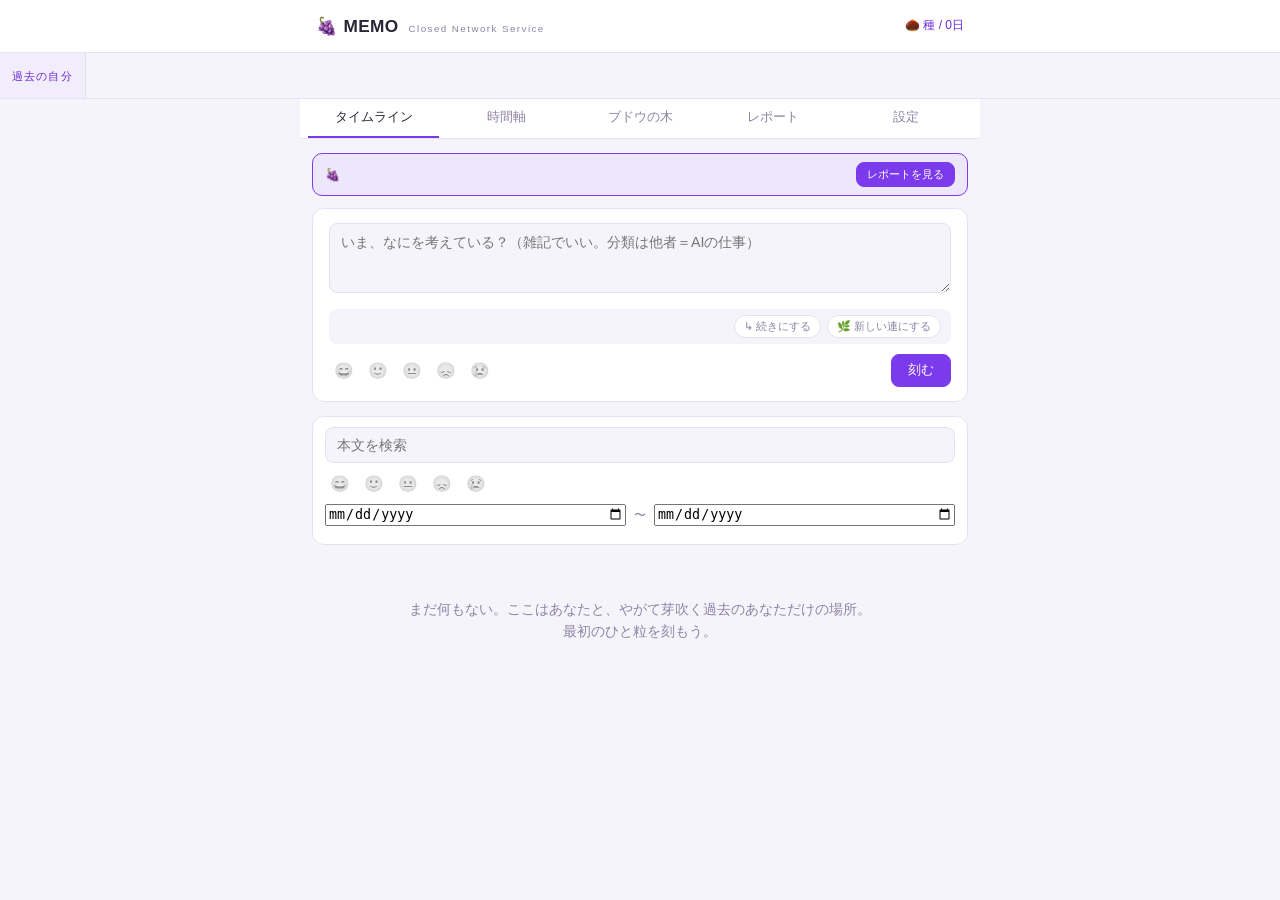
==== index.html @ 50c72966 "Merge pull request #20 from Dr-sakamoto/claude/next-tasks-v2-item-5-7smcsr タイムラインに検索・タグ絞り込み・ページングを追加" ====
<!DOCTYPE html>
<html lang="ja">
<head>
<meta charset="UTF-8">
<meta name="viewport" content="width=device-width, initial-scale=1.0, viewport-fit=cover">
<title>MEMO — 自分だけのCNS</title>
<link rel="stylesheet" href="css/style.css">
<link rel="icon" href="data:image/svg+xml,<svg xmlns='http://www.w3.org/2000/svg' viewBox='0 0 100 100'><text y='.9em' font-size='90'>🍇</text></svg>">

<link rel="manifest" href="manifest.webmanifest">
<meta name="theme-color" content="#ffffff">
<link rel="apple-touch-icon" href="icons/apple-touch-icon.png">
<meta name="apple-mobile-web-app-capable" content="yes">
<meta name="apple-mobile-web-app-status-bar-style" content="black-translucent">
<meta name="apple-mobile-web-app-title" content="MEMO">
</head>
<body>

<header class="app-header">
  <div class="header-inner">
    <h1 class="logo">🍇 MEMO <span class="logo-sub">Closed Network Service</span></h1>
    <div class="vine-badge" id="vineBadge" title="ブドウの木の成長段階"></div>
  </div>
</header>

<!-- 電光掲示板（発芽後に解禁） -->
<div class="ticker-wrap" id="tickerWrap" hidden>
  <div class="ticker-label">過去の自分</div>
  <div class="ticker-viewport">
    <div class="ticker-track" id="tickerTrack"></div>
  </div>
</div>
<div class="ticker-locked" id="tickerLocked" hidden>
  🌱 <span id="tickerLockedMsg"></span>
</div>

<nav class="tabs" id="tabs">
  <button class="tab active" data-view="timeline">タイムライン</button>
  <button class="tab" data-view="timeaxis">時間軸</button>
  <button class="tab" data-view="vine">ブドウの木</button>
  <button class="tab" data-view="report">レポート</button>
  <button class="tab" data-view="settings">設定</button>
</nav>

<main class="main">

  <!-- ===== タイムライン ===== -->
  <section class="view" id="view-timeline">
    <div class="pending-banner" id="pendingBanner" hidden>
      🍇 <span id="pendingBannerMsg"></span>
      <button class="btn small primary" id="pendingBannerGo">レポートを見る</button>
    </div>
    <div class="composer card">
      <textarea id="composerText" rows="3" placeholder="いま、なにを考えている？（雑記でいい。分類は他者＝AIの仕事）"></textarea>
      <div class="thread-hint" id="threadHint" hidden>
        <span class="thread-hint-icon" id="threadHintIcon"></span>
        <span id="threadHintText"></span>
        <div class="thread-toggle" id="threadToggle" role="group" aria-label="連の設定">
          <button type="button" class="thread-toggle-btn" data-mode="cont">↳ 続きにする</button>
          <button type="button" class="thread-toggle-btn" data-mode="break">🌿 新しい連にする</button>
        </div>
      </div>
      <div class="composer-footer">
        <div class="mood-picker" id="moodPicker" title="いまの気分（任意）"></div>
        <div class="composer-actions">
          <span class="char-count" id="charCount"></span>
          <button class="btn primary" id="postBtn">刻む</button>
        </div>
      </div>
    </div>
    <div class="feed-filter card" id="feedFilterBar">
      <div class="filter-row">
        <input type="text" id="filterText" placeholder="本文を検索">
        <button class="btn small" id="filterClearBtn" hidden>絞り込み解除</button>
      </div>
      <div class="filter-row">
        <div class="mood-picker" id="filterMoodPicker" title="気分で絞り込み（複数選択可）"></div>
      </div>
      <div class="filter-row">
        <input type="date" id="filterFrom">
        <span class="muted">〜</span>
        <input type="date" id="filterTo">
      </div>
      <div class="filter-tags" id="filterTagChips"></div>
      <p class="muted filter-count" id="filterCount" hidden></p>
    </div>
    <div class="feed" id="feed"></div>
  </section>

  <!-- ===== 時間軸 ===== -->
  <section class="view" id="view-timeaxis" hidden>
    <p class="view-desc">過去の自分と再会する。同じ季節・同じ日付の周辺に、あなたは何を刻んでいたか。</p>
    <div id="timeaxisBody"></div>
  </section>

  <!-- ===== ブドウの木 ===== -->
  <section class="view" id="view-vine" hidden>
    <div class="card vine-card">
      <div id="vineSvgWrap"></div>
      <div class="vine-info" id="vineInfo"></div>
    </div>
  </section>

  <!-- ===== レポート ===== -->
  <section class="view" id="view-report" hidden>
    <p class="view-desc">雑記はそのままに、AI＝唯一の他者が週・月の単位で構造的に解釈する。毎回同じ分析フォーマットで蓄積され、時間をまたいだ自己のメタ分析になる。</p>

    <div class="card">
      <h2>レポートを作成</h2>
      <div class="ai-controls">
        <select id="periodSelect"></select>
        <button class="btn primary" id="generateReportBtn">生成</button>
      </div>
      <p class="muted" id="generateHint"></p>
      <div id="generateStatus" class="ai-result"></div>
    </div>

    <div class="card" id="metaCard" hidden>
      <h2>メタ分析 — 他者の目が観測してきた自分</h2>
      <div id="metaChart"></div>
      <div id="metaFollowThrough"></div>
      <div id="metaThemes"></div>
    </div>

    <div class="card" id="moodGapCard" hidden>
      <h2>自己認識のズレ — 自己申告 vs 他者観測</h2>
      <div id="moodGapChart"></div>
      <div id="moodGapNote"></div>
    </div>

    <div id="reportList"></div>

    <div class="card">
      <h2>ローカル統計（直近30日）</h2>
      <div id="moodChart"></div>
      <div id="localStats"></div>
    </div>
  </section>

  <!-- ===== 設定 ===== -->
  <section class="view" id="view-settings" hidden>
    <div class="card">
      <h2>AI設定</h2>
      <p class="muted">APIキーはこのブラウザのlocalStorageにのみ保存され、選択したプロバイダのAPI以外には送信されません。共有PCでは登録しないでください。</p>
      <label class="field">
        <span>プロバイダ</span>
        <select id="providerSelect">
          <option value="anthropic">Claude（Anthropic）</option>
          <option value="gemini">Gemini（Google）— 低コスト</option>
        </select>
      </label>
      <div id="anthropicFields">
        <label class="field">
          <span>Anthropic APIキー</span>
          <input type="password" id="anthropicKeyInput" placeholder="sk-ant-...">
        </label>
        <label class="field">
          <span>モデル</span>
          <select id="anthropicModelSelect"></select>
        </label>
      </div>
      <div id="geminiFields" hidden>
        <label class="field">
          <span>Gemini APIキー（Google AI Studioで取得）</span>
          <input type="password" id="geminiKeyInput" placeholder="AIza...">
        </label>
        <label class="field">
          <span>モデル</span>
          <select id="geminiModelSelect"></select>
        </label>
      </div>
      <label class="field checkbox">
        <input type="checkbox" id="aiAutoReply">
        <span>ポストにAIがときどき返信する（デフォルトOFF推奨。AIの基本の出番は週次レポート）</span>
      </label>
      <hr>
      <p class="muted">レポート生成ワークフロー。無造作な雑記を「小さく分けて抽出→統合」する多段解析で高精度化します。Geminiの無料枠でも完走できるよう、API呼び出しは自動で間隔調整＆レート超過時に自動リトライします。</p>
      <label class="field">
        <span>生成モード</span>
        <select id="reportWorkflowSelect">
          <option value="auto">自動（長い期間だけ多段解析・推奨）</option>
          <option value="force">常に多段解析（最高精度・API回数は増える）</option>
          <option value="single">常に一括（API 1回・無料枠を最大限節約）</option>
        </select>
      </label>
      <label class="field">
        <span>APIレート上限（毎分 / 無料枠対策）</span>
        <input type="number" id="freeTierRpmInput" min="1" max="60" step="1" placeholder="10">
      </label>
      <button class="btn primary" id="saveSettingsBtn">保存</button>
      <span id="settingsSaved" class="muted"></span>
    </div>
    <div class="card">
      <h2>☁️ クラウド同期（スマホ⇔パソコン）</h2>
      <p class="muted">接続先はあらかじめ設定済みです。両方の端末で<b>同じアカウントでログイン</b>すれば、書いた内容が自動でもう一方にも反映されます。<b>AIキーなどの設定は同期されません（端末ごとに保持）。</b> 自分のSupabaseに切り替えたい場合は下の「接続先の設定」で上書きできます（手順は <code>docs/supabase-setup.sql</code>）。</p>

      <!-- 接続先の設定 -->
      <details class="report-details" id="syncConfigDetails">
        <summary>接続先の設定（変更する場合のみ・通常は不要）</summary>
        <label class="field">
          <span>Supabase プロジェクトURL</span>
          <input type="text" id="syncUrlInput" placeholder="https://xxxx.supabase.co">
        </label>
        <label class="field">
          <span>公開キー（anon / publishable key）</span>
          <input type="password" id="syncAnonInput" placeholder="eyJhbGci... または sb_publishable_...">
        </label>
        <button class="btn" id="syncConfigSaveBtn">接続先を保存</button>
        <span id="syncConfigMsg" class="muted"></span>
      </details>

      <!-- ログイン（未ログイン時） -->
      <div id="syncAuthBox" hidden>
        <label class="field">
          <span>メールアドレス</span>
          <input type="email" id="syncEmailInput" placeholder="you@example.com" autocomplete="username">
        </label>
        <label class="field">
          <span>パスワード</span>
          <input type="password" id="syncPasswordInput" placeholder="8文字以上" autocomplete="current-password">
        </label>
        <div class="row-gap">
          <button class="btn primary" id="syncLoginBtn">ログイン</button>
          <button class="btn" id="syncSignupBtn">新規登録</button>
        </div>
        <span id="syncAuthMsg" class="muted"></span>
      </div>

      <!-- 同期状態（ログイン時） -->
      <div id="syncStatusBox" hidden>
        <p class="sync-status"><span class="sync-dot" id="syncDot"></span><span id="syncStatusText"></span></p>
        <label class="field checkbox">
          <input type="checkbox" id="syncAutoToggle">
          <span>自動同期（起動時・変更時・画面復帰時に同期）</span>
        </label>
        <div class="row-gap">
          <button class="btn primary" id="syncNowBtn">今すぐ同期</button>
          <button class="btn" id="syncLogoutBtn">ログアウト</button>
        </div>
        <p class="muted" id="syncNote"></p>
      </div>
    </div>

    <div class="card">
      <h2>データ</h2>
      <p class="muted">すべてのデータ（雑記＋レポート）はこのブラウザに保存されています。バックアップと引っ越しはここから。レポートは固定スキーマのJSONなので、他のツールやAIにもそのまま渡せます。</p>
      <div class="row-gap">
        <button class="btn" id="exportBtn">エクスポート（JSON）</button>
        <button class="btn" id="shareExportBtn" hidden>共有でエクスポート</button>
        <button class="btn" id="copyExportBtn">クリップボードにコピー</button>
        <label class="btn file-btn">インポート<input type="file" id="importFile" accept="application/json" hidden></label>
      </div>
      <span id="dataActionMsg" class="muted"></span>
      <details class="report-details">
        <summary>貼り付けてインポート（スマホ向け）</summary>
        <textarea id="importPasteArea" rows="6" placeholder="ここにバックアップJSONを貼り付け"></textarea>
        <div class="row-gap" style="margin-top:8px">
          <button class="btn" id="importPasteBtn">貼り付けた内容をインポート</button>
        </div>
      </details>
      <hr>
      <button class="btn danger" id="wipeBtn">全データを削除</button>
    </div>
  </section>

</main>

<!-- 引用モーダル -->
<div class="modal-backdrop" id="quoteModal" hidden>
  <div class="modal card">
    <h3>引用して刻む（接ぎ木）</h3>
    <blockquote id="quoteTarget"></blockquote>
    <button class="btn small" id="quoteViewThreadBtn">🧵 その時の連を見る</button>
    <textarea id="quoteText" rows="3" placeholder="過去の自分に、いまの自分は何を重ねる？"></textarea>
    <div class="modal-actions">
      <button class="btn" id="quoteCancelBtn">やめる</button>
      <button class="btn primary" id="quoteSubmitBtn">刻む</button>
    </div>
  </div>
</div>

<script type="module" src="js/app.js"></script>
</body>
</html>
---- css/style.css ----
:root {
  --bg: #ffffff;
  --bg-soft: #f6f4fb;
  --card: #ffffff;
  --card-2: #f1edfa;
  --line: #e6e1f2;
  --text: #2a2438;
  --muted: #8d84a3;
  --accent: #7c3aed;
  --accent-soft: #ede7fc;
  --grape: #6d28d9;
  --leaf: #3f9350;
  --danger: #dc2626;
  --mood-p2: #c98a1f;
  --mood-p1: #8a9536;
  --mood-0: #8d84a3;
  --mood-m1: #3f78c2;
  --mood-m2: #6d4bc4;
  font-size: 15px;
}

* { box-sizing: border-box; }

body {
  margin: 0;
  min-height: 100vh;
  min-height: 100dvh;
  background: var(--bg-soft);   /* 薄く色を敷き、白いカードを浮かせて視認性を上げる */
  color: var(--text);
  font-family: "Hiragino Sans", "Hiragino Kaku Gothic ProN", "Noto Sans JP", Meiryo, sans-serif;
  line-height: 1.65;
}

/* ---------- header ---------- */
.app-header {
  background: var(--bg);
  border-bottom: 1px solid var(--line);
  position: sticky;
  top: 0;
  z-index: 20;
}
.header-inner {
  max-width: 680px;
  margin: 0 auto;
  padding: 12px 16px;
  display: flex;
  align-items: center;
  justify-content: space-between;
}
.logo { font-size: 1.15rem; margin: 0; letter-spacing: .02em; }
.logo-sub { font-size: .65rem; color: var(--muted); font-weight: normal; margin-left: .5em; letter-spacing: .15em; }
.vine-badge { font-size: .8rem; color: var(--grape); white-space: nowrap; }

/* ---------- ticker ---------- */
.ticker-wrap {
  display: flex;
  align-items: stretch;
  background: var(--bg-soft);
  border-bottom: 1px solid var(--line);
  height: 46px;
  overflow: hidden;
}
.ticker-label {
  flex: none;
  display: flex;
  align-items: center;
  padding: 0 12px;
  font-size: .75rem;
  color: var(--grape);
  background: var(--card-2);
  border-right: 1px solid var(--line);
  letter-spacing: .1em;
  white-space: nowrap;
}
.ticker-viewport { flex: 1; overflow: hidden; position: relative; }
.ticker-track {
  position: absolute;
  display: flex;
  align-items: center;
  height: 100%;
  white-space: nowrap;
  will-change: transform;
  animation: ticker-scroll linear infinite;
}
@keyframes ticker-scroll {
  from { transform: translateX(0); }
  to   { transform: translateX(-50%); }
}
.ticker-item {
  color: var(--text);
  font-size: .95rem;
  padding: 0 2.5em;
  cursor: pointer;
}
.ticker-item .t-when { color: var(--muted); font-size: .78rem; margin-right: .6em; }
.ticker-item:hover { color: var(--accent); }
.ticker-locked {
  background: var(--bg-soft);
  border-bottom: 1px solid var(--line);
  color: var(--muted);
  font-size: .75rem;
  text-align: center;
  padding: 6px 12px;
}

/* ---------- tabs ---------- */
.tabs {
  display: flex;
  max-width: 680px;
  margin: 0 auto;
  padding: 0 8px;
  gap: 2px;
  position: sticky;
  top: 53px;
  background: var(--bg);
  z-index: 15;
  border-bottom: 1px solid var(--line);
}
.tab {
  flex: 1;
  background: none;
  border: none;
  color: var(--muted);
  padding: 10px 4px;
  font-size: .85rem;
  cursor: pointer;
  border-bottom: 2px solid transparent;
}
.tab.active { color: var(--text); border-bottom-color: var(--accent); }
.tab:hover { color: var(--text); }

/* ---------- layout ---------- */
.main { max-width: 680px; margin: 0 auto; padding: 14px 12px 80px; }
.view-desc { color: var(--muted); font-size: .85rem; margin: 4px 4px 14px; }

.card {
  background: var(--card);
  border: 1.75px solid var(--line);
  border-radius: 12px;
  padding: 14px 16px;
  margin-bottom: 14px;
}
.card h2 { font-size: .95rem; margin: 0 0 10px; color: var(--grape); }

.muted { color: var(--muted); font-size: .82rem; }
.row-gap { display: flex; gap: 10px; flex-wrap: wrap; }
hr { border: none; border-top: 1px solid var(--line); margin: 14px 0; }

/* ---------- buttons / forms ---------- */
.btn {
  background: var(--card-2);
  color: var(--text);
  border: 1px solid var(--line);
  border-radius: 8px;
  padding: 7px 16px;
  font-size: .85rem;
  cursor: pointer;
}
.btn:hover { border-color: var(--accent); }
.btn.primary { background: var(--accent); border-color: var(--accent); color: #fff; }
.btn.primary:hover { filter: brightness(1.1); }
.btn.danger { border-color: var(--danger); color: var(--danger); background: none; }
.btn:disabled { opacity: .5; cursor: default; }
.file-btn { display: inline-block; }

textarea, input[type="password"], input[type="text"], select {
  width: 100%;
  background: var(--bg-soft);
  border: 1px solid var(--line);
  border-radius: 8px;
  color: var(--text);
  padding: 9px 11px;
  font-size: .95rem;
  font-family: inherit;
}
textarea:focus, input:focus, select:focus { outline: none; border-color: var(--accent); }
.field { display: block; margin-bottom: 12px; }
.field > span { display: block; font-size: .8rem; color: var(--muted); margin-bottom: 4px; }
.field.checkbox { display: flex; align-items: center; gap: 8px; }
.field.checkbox input { width: auto; }
.field.checkbox span { margin: 0; font-size: .85rem; color: var(--text); }

/* ---------- composer ---------- */
.composer textarea { resize: vertical; min-height: 70px; }
.composer-kinds { display: flex; gap: 6px; margin-bottom: 10px; flex-wrap: wrap; }
.kind-chip {
  border: 1px solid var(--line);
  background: none;
  color: var(--muted);
  border-radius: 999px;
  padding: 3px 12px;
  font-size: .78rem;
  cursor: pointer;
}
.kind-chip.active { background: var(--accent-soft); border-color: var(--accent); color: var(--text); }
.composer-footer { display: flex; justify-content: space-between; align-items: center; margin-top: 10px; }
.composer-actions { display: flex; align-items: center; gap: 10px; }
.char-count { color: var(--muted); font-size: .75rem; }

.mood-picker { display: flex; gap: 4px; }
.mood-btn {
  background: none;
  border: 1px solid transparent;
  font-size: 1.05rem;
  cursor: pointer;
  border-radius: 6px;
  padding: 2px 4px;
  filter: grayscale(1) opacity(.55);
}
.mood-btn.active { filter: none; border-color: var(--accent); background: var(--accent-soft); }

/* ---------- feed / posts ---------- */
.post {
  background: var(--card);
  border: 1.75px solid var(--line);
  border-radius: 12px;
  padding: 12px 14px;
  margin-bottom: 10px;
}
.post-head { display: flex; align-items: center; gap: 8px; font-size: .75rem; color: var(--muted); flex-wrap: wrap; }
.post-kind {
  border-radius: 999px;
  padding: 1px 9px;
  font-size: .7rem;
  background: var(--accent-soft);
  color: var(--grape);
}
/* ===== 連（スレッド）＝「同じ一息」のまとまり =====
   連に属する投稿は、間を空けずにピタッと束ね、1つのカード（.thread）に包む。
   投稿どうしの継ぎ目は薄い区切り線だけにして「1つのまとまり」に見せ、
   その線の端に小さなハサミを置いて、そこから連を断ち切れるようにする。 */
.thread {
  background: var(--card);
  border: 1.75px solid var(--line);
  border-radius: 12px;
  margin-bottom: 10px;
  overflow: hidden;
}
/* 連の中の各投稿は、枠・角丸・余白を外して親カードに密着させる */
.thread .post.thread-item {
  border: none;
  border-radius: 0;
  background: transparent;
  margin: 0;
}
/* 続き（連の先頭＝最古以外）を示す控えめな矢印。色は変えず muted のまま */
.thread-mark { color: var(--muted); font-weight: 700; margin-right: 2px; }

/* 投稿どうしの継ぎ目：薄い区切り線。高さを持たず密着を保つ。線の端に小さなハサミ */
.thread-seam {
  position: relative;
  height: 1px;
  margin: 0 14px;
  background: var(--line);
}
.thread-cut-btn {
  position: absolute;
  right: 0;
  top: 50%;
  transform: translateY(-50%);
  z-index: 2;
  display: inline-flex;
  align-items: center;
  justify-content: center;
  width: 24px;
  height: 24px;
  padding: 0;
  background: var(--card);
  border: 1px solid var(--line);
  border-radius: 50%;
  color: var(--muted);
  font-size: .72rem;
  line-height: 1;
  cursor: pointer;
  opacity: .5;
  box-shadow: 0 1px 3px rgba(42, 36, 56, .1);
  transition: opacity .12s, color .12s, background .12s, border-color .12s;
}
.thread-cut-btn:hover, .thread-cut-btn:focus-visible {
  opacity: 1;
  color: #fff;
  background: var(--danger);
  border-color: var(--danger);
}
/* ハサミにホバー中は、切られる継ぎ目の線を赤い破線で予告する */
.thread-seam:has(.thread-cut-btn:hover),
.thread-seam:has(.thread-cut-btn:focus-visible) {
  background: repeating-linear-gradient(90deg, var(--danger) 0 5px, transparent 5px 10px);
}

/* コンポーザーの連ヒント（続きになる／新しい連にする） */
.thread-hint {
  display: flex;
  align-items: center;
  flex-wrap: wrap;
  gap: 8px 10px;
  margin-top: 8px;
  padding: 6px 10px;
  background: var(--bg-soft);
  border-radius: 8px;
  font-size: .78rem;
  color: var(--muted);
}
.thread-hint-icon { font-size: .9rem; }
.thread-toggle { display: flex; gap: 6px; margin-left: auto; }
.thread-toggle-btn {
  background: var(--card);
  border: 1px solid var(--line);
  color: var(--muted);
  font-size: .74rem;
  padding: 3px 9px;
  border-radius: 999px;
  cursor: pointer;
}
.thread-toggle-btn.active {
  background: var(--accent);
  border-color: var(--accent);
  color: #fff;
}
.post-body { margin: 8px 0 6px; white-space: pre-wrap; word-break: break-word; }
.post-body .tag { color: var(--accent); }
.tag[data-tag] { cursor: pointer; }
.tag[data-tag]:hover { text-decoration: underline; }
.post blockquote, .modal blockquote {
  border-left: 3px solid var(--accent-soft);
  background: var(--bg-soft);
  margin: 8px 0;
  padding: 8px 12px;
  border-radius: 0 8px 8px 0;
  font-size: .85rem;
  color: var(--grape);
}
.post blockquote .q-meta { font-size: .7rem; color: var(--muted); display: block; margin-bottom: 3px; }
.repost-note { font-size: .75rem; color: var(--leaf); margin-bottom: 4px; }
.post-actions { display: flex; gap: 14px; margin-top: 8px; }
.pa-btn {
  background: none;
  border: none;
  color: var(--muted);
  font-size: .78rem;
  cursor: pointer;
  padding: 2px 6px;
  border-radius: 6px;
}
.pa-btn:hover { color: var(--text); background: var(--card-2); }
.pa-btn.danger:hover { color: var(--danger); }
.post-mood { font-size: .9rem; }

.ai-reply {
  margin-top: 10px;
  border-top: 1px dashed var(--line);
  padding-top: 8px;
  font-size: .85rem;
  color: var(--grape);
  display: flex;
  gap: 8px;
}
.ai-reply .ai-icon { flex: none; }

.feed-empty { text-align: center; color: var(--muted); padding: 40px 10px; font-size: .9rem; }

/* ---------- 絞り込みバー ---------- */
.feed-filter { padding: 10px 12px; }
.filter-row { display: flex; gap: 8px; align-items: center; margin-bottom: 8px; flex-wrap: wrap; }
.filter-row:last-of-type { margin-bottom: 0; }
.filter-row input[type="text"] { flex: 1; min-width: 0; }
.filter-row input[type="date"] { flex: 1; min-width: 0; }
.filter-tags { display: flex; gap: 6px; flex-wrap: wrap; margin-top: 6px; }
.tag-chip {
  border: 1px solid var(--line);
  background: none;
  color: var(--muted);
  border-radius: 999px;
  padding: 3px 10px;
  font-size: .78rem;
  cursor: pointer;
}
.tag-chip.active { background: var(--accent-soft); border-color: var(--accent); color: var(--text); }
.tag-count { color: var(--muted); font-size: .7rem; }
.filter-count { margin: 8px 2px 0; }
.btn.small { padding: 5px 10px; font-size: .78rem; }
.load-more-btn { display: block; width: 100%; margin-top: 4px; }

/* ---------- timeaxis ---------- */
.axis-section h3 {
  font-size: .9rem;
  color: var(--grape);
  margin: 20px 4px 8px;
  display: flex;
  align-items: baseline;
  gap: 10px;
}
.axis-section h3 .axis-date { color: var(--muted); font-size: .75rem; font-weight: normal; }
.axis-empty { color: var(--muted); font-size: .8rem; margin: 0 4px 4px; }

/* ---------- vine ---------- */
.vine-card { text-align: center; }
#vineSvgWrap svg { max-width: 100%; height: auto; }
.vine-info { text-align: left; margin-top: 10px; }
.vine-stage-name { font-size: 1.1rem; color: var(--grape); }
.vine-progress-bar {
  height: 8px;
  background: var(--bg-soft);
  border-radius: 999px;
  overflow: hidden;
  margin: 8px 0;
}
.vine-progress-fill { height: 100%; background: linear-gradient(90deg, var(--leaf), var(--grape)); }
.vine-stats { display: flex; flex-wrap: wrap; gap: 10px 22px; margin-top: 10px; font-size: .82rem; color: var(--muted); }
.vine-stats b { color: var(--text); }

/* ---------- analysis ---------- */
#moodChart svg { width: 100%; height: auto; }
.stat-line { font-size: .85rem; margin: 4px 0; }
.stat-line b { color: var(--grape); }
.ai-controls { display: flex; gap: 10px; margin: 10px 0; }
.ai-controls select { width: auto; }
.ai-result {
  white-space: pre-wrap;
  font-size: .88rem;
  background: var(--bg-soft);
  border-radius: 8px;
  padding: 0;
  max-height: 60vh;
  overflow-y: auto;
}
.ai-result:not(:empty) { padding: 12px 14px; margin-top: 8px; }
.spin { display: inline-block; animation: spin 1s linear infinite; }
@keyframes spin { to { transform: rotate(360deg); } }

/* ---- ティッカーから引用→連ジャンプしたときのハイライト ---- */
.thread-highlight {
  animation: thread-highlight-pulse 2s ease;
}
@keyframes thread-highlight-pulse {
  0% { box-shadow: 0 0 0 3px var(--accent); }
  100% { box-shadow: 0 0 0 3px transparent; }
}

/* ---------- modal ---------- */
.modal-backdrop[hidden] { display: none; }
.modal-backdrop {
  position: fixed;
  inset: 0;
  background: rgba(0,0,0,.6);
  display: flex;
  align-items: center;
  justify-content: center;
  z-index: 50;
  padding: 16px;
}
.modal { width: 100%; max-width: 520px; }
.modal h3 { margin-top: 0; font-size: .95rem; color: var(--grape); }
.modal-actions { display: flex; justify-content: flex-end; gap: 10px; margin-top: 10px; }

/* ---------- pending banner ---------- */
.pending-banner {
  display: flex;
  align-items: center;
  gap: 8px;
  background: var(--accent-soft);
  border: 1px solid var(--accent);
  border-radius: 10px;
  padding: 8px 12px;
  margin-bottom: 12px;
  font-size: .82rem;
}
.pending-banner span { flex: 1; }
.btn.small { padding: 4px 10px; font-size: .75rem; white-space: nowrap; }

/* ---------- report ---------- */
.report-card { border-color: var(--accent-soft); }
/* ロールアップ（四半期・年次）は週・月の一次観測とは階層が違うので視覚的に区別する */
.report-card-rollup { border-color: var(--grape); border-width: 2px; }
.report-head {
  display: flex;
  justify-content: space-between;
  align-items: baseline;
  gap: 10px;
  flex-wrap: wrap;
  margin-bottom: 8px;
}
.report-period { color: var(--grape); font-size: .9rem; font-weight: bold; }
.report-mood { color: var(--muted); font-size: .8rem; }
.report-letter { white-space: pre-wrap; font-size: .9rem; }

/* 前回の一手の追跡と持ち越し宿題（schemaVersion 2〜）。畳まずに手紙と同じ階層で見せる */
.report-followup {
  display: flex;
  align-items: baseline;
  gap: 8px;
  flex-wrap: wrap;
  margin-bottom: 10px;
  padding: 6px 10px;
  background: var(--bg-soft);
  border: 1px solid var(--line);
  border-radius: 10px;
}
.fu-badge { font-size: .78rem; font-weight: bold; white-space: nowrap; }
.fu-done { color: var(--leaf); }
.fu-partial { color: var(--mood-p2); }
.fu-notdone { color: var(--danger); }
.fu-unknown { color: var(--muted); }
.fu-evidence { font-size: .8rem; color: var(--muted); flex: 1; min-width: 0; }
.report-loops {
  margin-top: 10px;
  padding: 8px 10px;
  background: var(--card-2);
  border-radius: 10px;
}
.loops-head { font-size: .78rem; font-weight: bold; color: var(--grape); margin-bottom: 4px; }
.loops-list { margin: 0; padding-left: 18px; font-size: .82rem; }
.loops-list li { margin: 3px 0; }
.loop-label { font-weight: bold; }
.loop-note { color: var(--muted); margin-left: 6px; font-size: .78rem; }
.follow-rate { font-size: 1.4rem; font-weight: bold; color: var(--grape); margin: 2px 0 6px; }

/* 盲点への応答（一方通行にしない装置）。手紙と同じ階層に置き、details に畳まない */
.report-blindspot {
  margin: 10px 0;
  padding: 8px 10px;
  background: var(--bg-soft);
  border-left: 3px solid var(--grape);
  border-radius: 4px 10px 10px 4px;
}
.report-blindspot h4 { font-size: .8rem; color: var(--grape); margin: 8px 0 4px; }
.report-blindspot h4:first-child { margin-top: 0; }
.report-blindspot > p { margin: 4px 0; font-size: .88rem; }
.blindspot-feedback { margin-top: 8px; }
.fb-buttons { display: flex; gap: 6px; flex-wrap: wrap; }
.fb-btn {
  background: var(--card-2);
  border: 1px solid var(--line);
  color: var(--text);
  font-size: .78rem;
  cursor: pointer;
  padding: 4px 10px;
  border-radius: 999px;
}
.fb-btn:hover { border-color: var(--grape); }
.fb-btn.active { background: var(--grape); border-color: var(--grape); color: #fff; }
.fb-note {
  width: 100%;
  margin-top: 6px;
  font-size: .82rem;
  padding: 6px 8px;
  border-radius: 8px;
  border: 1px solid var(--line);
  background: var(--card);
  color: var(--text);
  resize: vertical;
}
.fb-existing { font-size: .82rem; margin: 6px 0 0; }
.mood-gap-warn { font-size: .85rem; color: var(--grape); font-weight: bold; margin: 6px 0 0; }
.report-details { margin-top: 10px; border-top: 1px dashed var(--line); padding-top: 8px; }
.report-details summary { cursor: pointer; color: var(--muted); font-size: .8rem; }
.report-details summary:hover { color: var(--text); }
.report-details h4 { font-size: .8rem; color: var(--grape); margin: 12px 0 4px; }
.report-details p { margin: 4px 0; font-size: .85rem; }
.report-meta { display: flex; align-items: center; gap: 10px; flex-wrap: wrap; }
.theme-row { margin: 6px 0; font-size: .85rem; }
.theme-name { font-weight: bold; }
.theme-weight { color: var(--grape); font-size: .75rem; margin-left: 8px; }
.theme-summary { color: var(--muted); font-size: .8rem; }
.emotion-chip {
  display: inline-block;
  background: var(--bg-soft);
  border: 1px solid var(--line);
  border-radius: 999px;
  padding: 2px 10px;
  font-size: .78rem;
  margin: 2px 2px 2px 0;
}
#metaChart svg { width: 100%; height: auto; }

@media (max-width: 480px) {
  :root { font-size: 14px; }

  /* ---- bottom navigation ---- */
  .tabs {
    position: fixed;
    top: auto;
    bottom: 0;
    left: 0;
    right: 0;
    max-width: none;
    margin: 0;
    padding: 4px 4px calc(4px + env(safe-area-inset-bottom));
    background: var(--bg-soft);
    border-top: 1px solid var(--line);
    border-bottom: none;
    box-shadow: 0 -1px 6px rgba(0,0,0,.05);
    z-index: 30;
  }
  .tab {
    display: flex;
    align-items: center;
    justify-content: center;
    min-height: 44px;
    padding: 8px 2px;
    font-size: .72rem;
    white-space: nowrap;
  }
  .main {
    padding-bottom: calc(72px + env(safe-area-inset-bottom));
  }

  /* ---- avoid iOS auto-zoom on form focus ---- */
  textarea, input[type="password"], input[type="text"], select {
    font-size: 16px;
  }

  /* ---- quote modal as bottom sheet ---- */
  .modal-backdrop {
    align-items: flex-end;
    padding: 0;
  }
  .modal {
    width: 100%;
    max-width: none;
    max-height: 90dvh;
    max-height: 90vh;
    overflow-y: auto;
    border-radius: 16px 16px 0 0;
    padding-bottom: calc(16px + env(safe-area-inset-bottom));
  }

  /* ---- wider tap targets for post actions ---- */
  .post-actions { gap: 2px; }
  .pa-btn {
    flex: 1;
    min-height: 44px;
    padding: 10px 4px;
    text-align: center;
  }
}

/* ---- クラウド同期 ---- */
.sync-status {
  display: flex;
  align-items: center;
  gap: 8px;
  margin: 4px 0 10px;
  font-size: 14px;
}
.sync-dot {
  width: 9px;
  height: 9px;
  border-radius: 50%;
  background: var(--muted);
  flex: none;
}
.sync-dot.ok { background: var(--leaf); }
.sync-dot.error { background: var(--danger); }
.sync-dot.syncing {
  background: var(--accent);
  animation: sync-pulse 1s ease-in-out infinite;
}
@keyframes sync-pulse {
  0%, 100% { opacity: 1; }
  50% { opacity: 0.3; }
}
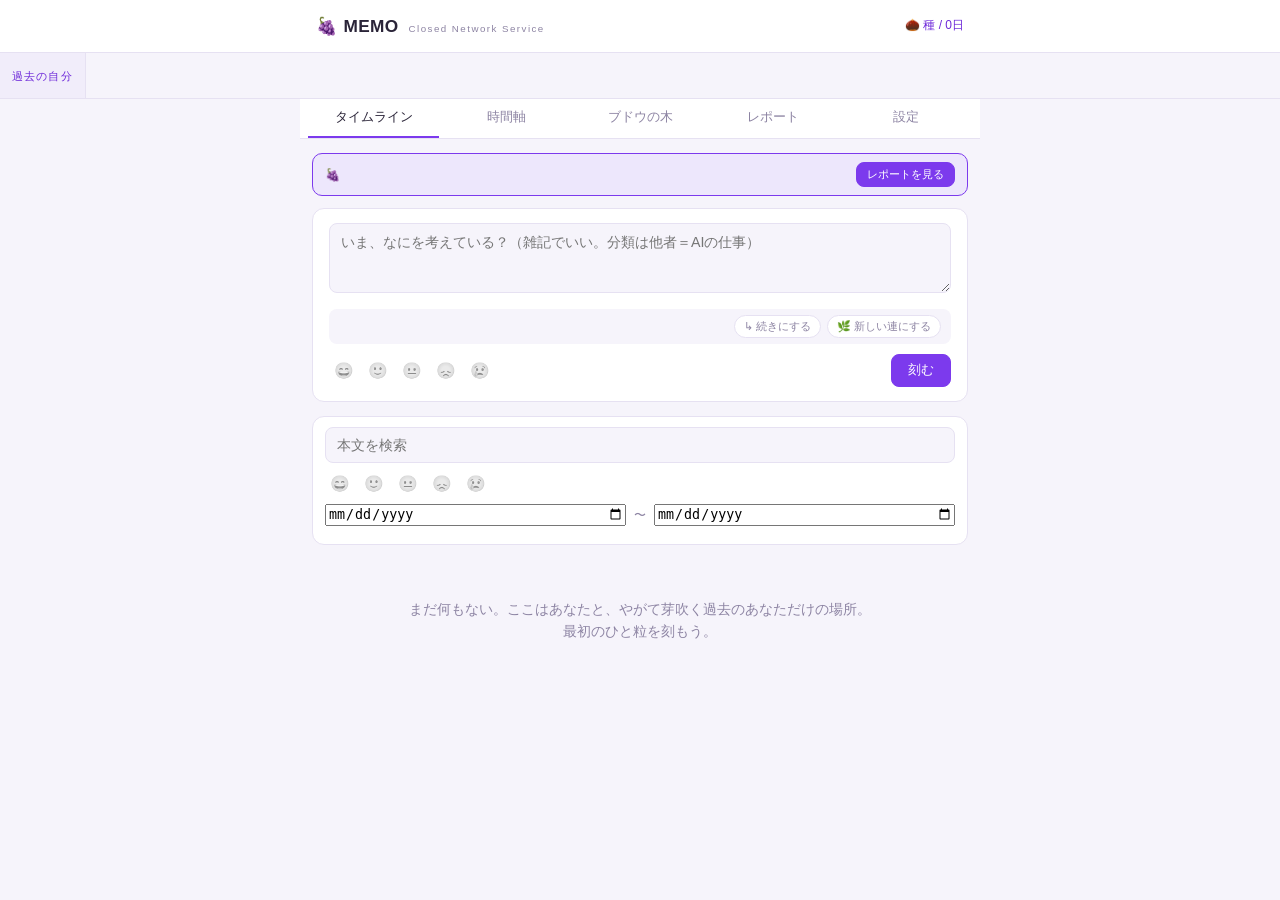
==== commit 8dba6415: "メタ分析の週次/月次混線バグを修正し、テーマのライフサイクルと盲点の繰り返し検出を追加 reportTimeSeries() が全レポートを from でソートして1本の線に混ぜていたため、 週次と月" ====
--- a/index.html
+++ b/index.html
@@ -120,6 +120,7 @@
       <div id="metaChart"></div>
       <div id="metaFollowThrough"></div>
       <div id="metaThemes"></div>
+      <div id="metaBlindSpotRepeat"></div>
     </div>
 
     <div class="card" id="moodGapCard" hidden>
--- a/css/style.css
+++ b/css/style.css
@@ -552,6 +552,16 @@
 }
 .fb-existing { font-size: .82rem; margin: 6px 0 0; }
 .mood-gap-warn { font-size: .85rem; color: var(--grape); font-weight: bold; margin: 6px 0 0; }
+.blindspot-repeat-warn {
+  font-size: .85rem;
+  font-weight: bold;
+  color: var(--danger);
+  background: var(--bg-soft);
+  border-left: 3px solid var(--danger);
+  border-radius: 4px 10px 10px 4px;
+  padding: 6px 10px;
+  margin: 6px 0;
+}
 .report-details { margin-top: 10px; border-top: 1px dashed var(--line); padding-top: 8px; }
 .report-details summary { cursor: pointer; color: var(--muted); font-size: .8rem; }
 .report-details summary:hover { color: var(--text); }
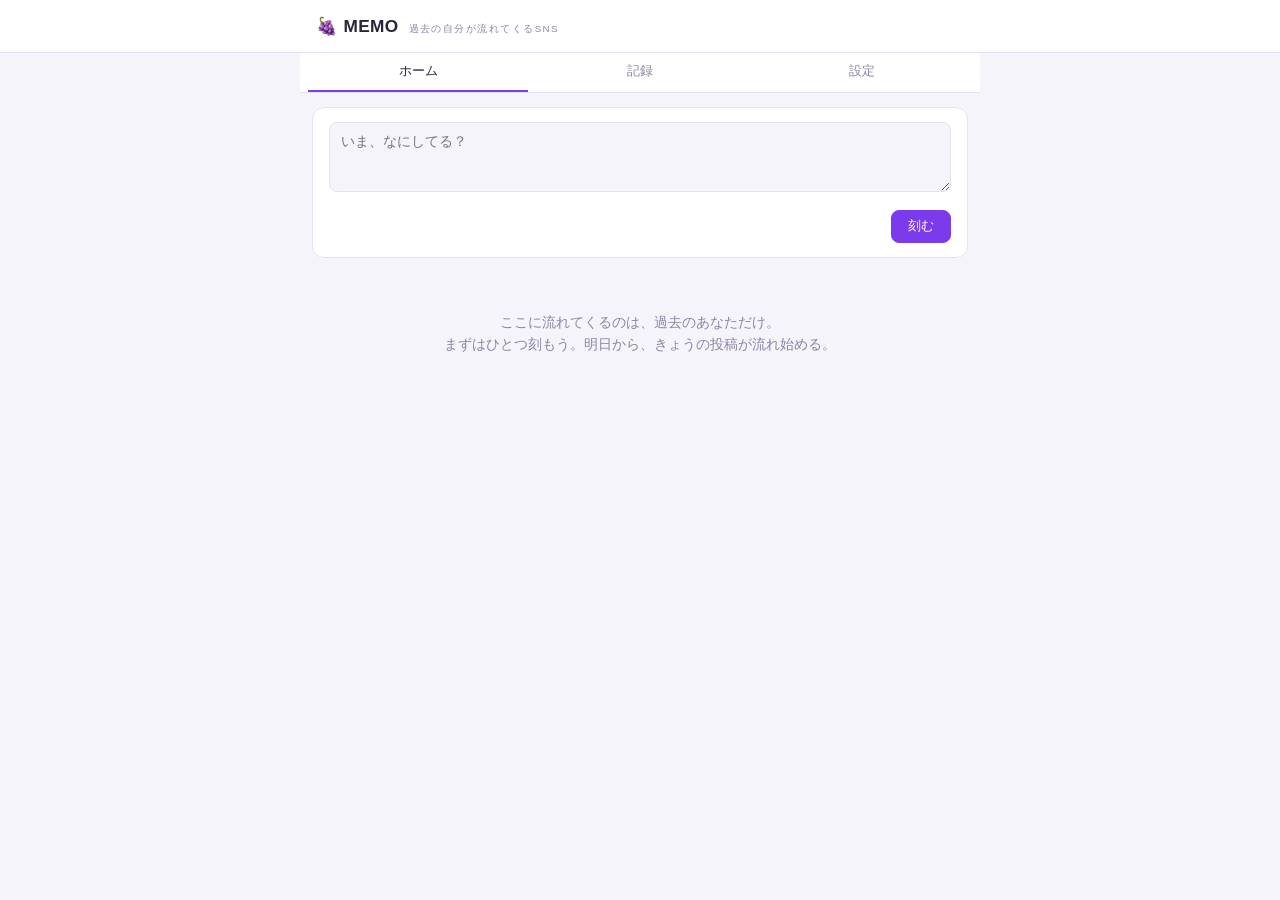
==== commit 68bbac26: "AIを外し、過去の自分が流れてくるXとメモのあいのこに刷新 - ホーム/記録/設定の3タブに整理。AIレポート・AI返信・ブドウの木・電光掲示板・時間軸・気分入力を削除 - js/flow.js を新" ====
--- a/index.html
+++ b/index.html
@@ -3,7 +3,7 @@
 <head>
 <meta charset="UTF-8">
 <meta name="viewport" content="width=device-width, initial-scale=1.0, viewport-fit=cover">
-<title>MEMO — 自分だけのCNS</title>
+<title>MEMO</title>
 <link rel="stylesheet" href="css/style.css">
 <link rel="icon" href="data:image/svg+xml,<svg xmlns='http://www.w3.org/2000/svg' viewBox='0 0 100 100'><text y='.9em' font-size='90'>🍇</text></svg>">
 
@@ -18,68 +18,39 @@
 
 <header class="app-header">
   <div class="header-inner">
-    <h1 class="logo">🍇 MEMO <span class="logo-sub">Closed Network Service</span></h1>
-    <div class="vine-badge" id="vineBadge" title="ブドウの木の成長段階"></div>
+    <h1 class="logo">🍇 MEMO <span class="logo-sub">過去の自分が流れてくるSNS</span></h1>
   </div>
 </header>
 
-<!-- 電光掲示板（発芽後に解禁） -->
-<div class="ticker-wrap" id="tickerWrap" hidden>
-  <div class="ticker-label">過去の自分</div>
-  <div class="ticker-viewport">
-    <div class="ticker-track" id="tickerTrack"></div>
-  </div>
-</div>
-<div class="ticker-locked" id="tickerLocked" hidden>
-  🌱 <span id="tickerLockedMsg"></span>
-</div>
-
 <nav class="tabs" id="tabs">
-  <button class="tab active" data-view="timeline">タイムライン</button>
-  <button class="tab" data-view="timeaxis">時間軸</button>
-  <button class="tab" data-view="vine">ブドウの木</button>
-  <button class="tab" data-view="report">レポート</button>
+  <button class="tab active" data-view="home">ホーム</button>
+  <button class="tab" data-view="log">記録</button>
   <button class="tab" data-view="settings">設定</button>
 </nav>
 
 <main class="main">
 
-  <!-- ===== タイムライン ===== -->
-  <section class="view" id="view-timeline">
-    <div class="pending-banner" id="pendingBanner" hidden>
-      🍇 <span id="pendingBannerMsg"></span>
-      <button class="btn small primary" id="pendingBannerGo">レポートを見る</button>
-    </div>
+  <!-- ===== ホーム（いま書いたもの＋流れてくる過去の自分） ===== -->
+  <section class="view" id="view-home">
     <div class="composer card">
-      <textarea id="composerText" rows="3" placeholder="いま、なにを考えている？（雑記でいい。分類は他者＝AIの仕事）"></textarea>
-      <div class="thread-hint" id="threadHint" hidden>
-        <span class="thread-hint-icon" id="threadHintIcon"></span>
-        <span id="threadHintText"></span>
-        <div class="thread-toggle" id="threadToggle" role="group" aria-label="連の設定">
-          <button type="button" class="thread-toggle-btn" data-mode="cont">↳ 続きにする</button>
-          <button type="button" class="thread-toggle-btn" data-mode="break">🌿 新しい連にする</button>
-        </div>
-      </div>
+      <textarea id="composerText" rows="3" placeholder="いま、なにしてる？"></textarea>
       <div class="composer-footer">
-        <div class="mood-picker" id="moodPicker" title="いまの気分（任意）"></div>
-        <div class="composer-actions">
-          <span class="char-count" id="charCount"></span>
-          <button class="btn primary" id="postBtn">刻む</button>
-        </div>
+        <span class="char-count" id="charCount"></span>
+        <button class="btn primary" id="postBtn">刻む</button>
       </div>
     </div>
-    <div class="feed-filter card" id="feedFilterBar">
+
+    <div id="homeJustPosted"></div>
+    <div id="homeAnniversary"></div>
+    <div id="homeFlow"></div>
+  </section>
+
+  <!-- ===== 記録（時系列の全投稿） ===== -->
+  <section class="view" id="view-log" hidden>
+    <div class="feed-filter card">
       <div class="filter-row">
         <input type="text" id="filterText" placeholder="本文を検索">
         <button class="btn small" id="filterClearBtn" hidden>絞り込み解除</button>
-      </div>
-      <div class="filter-row">
-        <div class="mood-picker" id="filterMoodPicker" title="気分で絞り込み（複数選択可）"></div>
-      </div>
-      <div class="filter-row">
-        <input type="date" id="filterFrom">
-        <span class="muted">〜</span>
-        <input type="date" id="filterTo">
       </div>
       <div class="filter-tags" id="filterTagChips"></div>
       <p class="muted filter-count" id="filterCount" hidden></p>
@@ -87,116 +58,21 @@
     <div class="feed" id="feed"></div>
   </section>
 
-  <!-- ===== 時間軸 ===== -->
-  <section class="view" id="view-timeaxis" hidden>
-    <p class="view-desc">過去の自分と再会する。同じ季節・同じ日付の周辺に、あなたは何を刻んでいたか。</p>
-    <div id="timeaxisBody"></div>
-  </section>
-
-  <!-- ===== ブドウの木 ===== -->
-  <section class="view" id="view-vine" hidden>
-    <div class="card vine-card">
-      <div id="vineSvgWrap"></div>
-      <div class="vine-info" id="vineInfo"></div>
-    </div>
-  </section>
-
-  <!-- ===== レポート ===== -->
-  <section class="view" id="view-report" hidden>
-    <p class="view-desc">雑記はそのままに、AI＝唯一の他者が週・月の単位で構造的に解釈する。毎回同じ分析フォーマットで蓄積され、時間をまたいだ自己のメタ分析になる。</p>
-
-    <div class="card">
-      <h2>レポートを作成</h2>
-      <div class="ai-controls">
-        <select id="periodSelect"></select>
-        <button class="btn primary" id="generateReportBtn">生成</button>
-      </div>
-      <p class="muted" id="generateHint"></p>
-      <div id="generateStatus" class="ai-result"></div>
-    </div>
-
-    <div class="card" id="metaCard" hidden>
-      <h2>メタ分析 — 他者の目が観測してきた自分</h2>
-      <div id="metaChart"></div>
-      <div id="metaFollowThrough"></div>
-      <div id="metaThemes"></div>
-      <div id="metaBlindSpotRepeat"></div>
-    </div>
-
-    <div class="card" id="moodGapCard" hidden>
-      <h2>自己認識のズレ — 自己申告 vs 他者観測</h2>
-      <div id="moodGapChart"></div>
-      <div id="moodGapNote"></div>
-    </div>
-
-    <div id="reportList"></div>
-
-    <div class="card">
-      <h2>ローカル統計（直近30日）</h2>
-      <div id="moodChart"></div>
-      <div id="localStats"></div>
-    </div>
-  </section>
-
   <!-- ===== 設定 ===== -->
   <section class="view" id="view-settings" hidden>
     <div class="card">
-      <h2>AI設定</h2>
-      <p class="muted">APIキーはこのブラウザのlocalStorageにのみ保存され、選択したプロバイダのAPI以外には送信されません。共有PCでは登録しないでください。</p>
-      <label class="field">
-        <span>プロバイダ</span>
-        <select id="providerSelect">
-          <option value="anthropic">Claude（Anthropic）</option>
-          <option value="gemini">Gemini（Google）— 低コスト</option>
-        </select>
-      </label>
-      <div id="anthropicFields">
-        <label class="field">
-          <span>Anthropic APIキー</span>
-          <input type="password" id="anthropicKeyInput" placeholder="sk-ant-...">
-        </label>
-        <label class="field">
-          <span>モデル</span>
-          <select id="anthropicModelSelect"></select>
-        </label>
-      </div>
-      <div id="geminiFields" hidden>
-        <label class="field">
-          <span>Gemini APIキー（Google AI Studioで取得）</span>
-          <input type="password" id="geminiKeyInput" placeholder="AIza...">
-        </label>
-        <label class="field">
-          <span>モデル</span>
-          <select id="geminiModelSelect"></select>
-        </label>
-      </div>
-      <label class="field checkbox">
-        <input type="checkbox" id="aiAutoReply">
-        <span>ポストにAIがときどき返信する（デフォルトOFF推奨。AIの基本の出番は週次レポート）</span>
-      </label>
-      <hr>
-      <p class="muted">レポート生成ワークフロー。無造作な雑記を「小さく分けて抽出→統合」する多段解析で高精度化します。Geminiの無料枠でも完走できるよう、API呼び出しは自動で間隔調整＆レート超過時に自動リトライします。</p>
-      <label class="field">
-        <span>生成モード</span>
-        <select id="reportWorkflowSelect">
-          <option value="auto">自動（長い期間だけ多段解析・推奨）</option>
-          <option value="force">常に多段解析（最高精度・API回数は増える）</option>
-          <option value="single">常に一括（API 1回・無料枠を最大限節約）</option>
-        </select>
-      </label>
-      <label class="field">
-        <span>APIレート上限（毎分 / 無料枠対策）</span>
-        <input type="number" id="freeTierRpmInput" min="1" max="60" step="1" placeholder="10">
-      </label>
-      <button class="btn primary" id="saveSettingsBtn">保存</button>
-      <span id="settingsSaved" class="muted"></span>
+      <h2>流れ</h2>
+      <p class="muted">1日以上前の投稿が、ほぼランダムにホームへ流れてきます。最近流れたものほど出にくく、長く流れていないものほど戻ってきます。「もう流さない」にした投稿はこの端末では流れません。</p>
+      <p class="muted" id="mutedInfo"></p>
+      <button class="btn" id="unmuteAllBtn">もう流さないを全部元に戻す</button>
     </div>
+
     <div class="card">
       <h2>☁️ クラウド同期（スマホ⇔パソコン）</h2>
-      <p class="muted">接続先はあらかじめ設定済みです。両方の端末で<b>同じアカウントでログイン</b>すれば、書いた内容が自動でもう一方にも反映されます。<b>AIキーなどの設定は同期されません（端末ごとに保持）。</b> 自分のSupabaseに切り替えたい場合は下の「接続先の設定」で上書きできます（手順は <code>docs/supabase-setup.sql</code>）。</p>
+      <p class="muted">接続先はあらかじめ設定済みです。両方の端末で<b>同じアカウントでログイン</b>すれば、書いた内容が自動でもう一方にも反映されます。自分のSupabaseに切り替えたい場合は下の「接続先の設定」で上書きできます（手順は <code>docs/supabase-setup.sql</code>）。</p>
 
       <!-- 接続先の設定 -->
-      <details class="report-details" id="syncConfigDetails">
+      <details class="fold" id="syncConfigDetails">
         <summary>接続先の設定（変更する場合のみ・通常は不要）</summary>
         <label class="field">
           <span>Supabase プロジェクトURL</span>
@@ -244,7 +120,7 @@
 
     <div class="card">
       <h2>データ</h2>
-      <p class="muted">すべてのデータ（雑記＋レポート）はこのブラウザに保存されています。バックアップと引っ越しはここから。レポートは固定スキーマのJSONなので、他のツールやAIにもそのまま渡せます。</p>
+      <p class="muted">すべての投稿はこのブラウザに保存されています。バックアップと引っ越しはここから。</p>
       <div class="row-gap">
         <button class="btn" id="exportBtn">エクスポート（JSON）</button>
         <button class="btn" id="shareExportBtn" hidden>共有でエクスポート</button>
@@ -252,7 +128,7 @@
         <label class="btn file-btn">インポート<input type="file" id="importFile" accept="application/json" hidden></label>
       </div>
       <span id="dataActionMsg" class="muted"></span>
-      <details class="report-details">
+      <details class="fold">
         <summary>貼り付けてインポート（スマホ向け）</summary>
         <textarea id="importPasteArea" rows="6" placeholder="ここにバックアップJSONを貼り付け"></textarea>
         <div class="row-gap" style="margin-top:8px">
@@ -271,7 +147,7 @@
   <div class="modal card">
     <h3>引用して刻む（接ぎ木）</h3>
     <blockquote id="quoteTarget"></blockquote>
-    <button class="btn small" id="quoteViewThreadBtn">🧵 その時の連を見る</button>
+    <button class="btn small" id="quoteViewThreadBtn">🧵 前後を見る</button>
     <textarea id="quoteText" rows="3" placeholder="過去の自分に、いまの自分は何を重ねる？"></textarea>
     <div class="modal-actions">
       <button class="btn" id="quoteCancelBtn">やめる</button>
--- a/css/style.css
+++ b/css/style.css
@@ -49,59 +49,6 @@
 }
 .logo { font-size: 1.15rem; margin: 0; letter-spacing: .02em; }
 .logo-sub { font-size: .65rem; color: var(--muted); font-weight: normal; margin-left: .5em; letter-spacing: .15em; }
-.vine-badge { font-size: .8rem; color: var(--grape); white-space: nowrap; }
-
-/* ---------- ticker ---------- */
-.ticker-wrap {
-  display: flex;
-  align-items: stretch;
-  background: var(--bg-soft);
-  border-bottom: 1px solid var(--line);
-  height: 46px;
-  overflow: hidden;
-}
-.ticker-label {
-  flex: none;
-  display: flex;
-  align-items: center;
-  padding: 0 12px;
-  font-size: .75rem;
-  color: var(--grape);
-  background: var(--card-2);
-  border-right: 1px solid var(--line);
-  letter-spacing: .1em;
-  white-space: nowrap;
-}
-.ticker-viewport { flex: 1; overflow: hidden; position: relative; }
-.ticker-track {
-  position: absolute;
-  display: flex;
-  align-items: center;
-  height: 100%;
-  white-space: nowrap;
-  will-change: transform;
-  animation: ticker-scroll linear infinite;
-}
-@keyframes ticker-scroll {
-  from { transform: translateX(0); }
-  to   { transform: translateX(-50%); }
-}
-.ticker-item {
-  color: var(--text);
-  font-size: .95rem;
-  padding: 0 2.5em;
-  cursor: pointer;
-}
-.ticker-item .t-when { color: var(--muted); font-size: .78rem; margin-right: .6em; }
-.ticker-item:hover { color: var(--accent); }
-.ticker-locked {
-  background: var(--bg-soft);
-  border-bottom: 1px solid var(--line);
-  color: var(--muted);
-  font-size: .75rem;
-  text-align: center;
-  padding: 6px 12px;
-}
 
 /* ---------- tabs ---------- */
 .tabs {
@@ -182,32 +129,9 @@
 
 /* ---------- composer ---------- */
 .composer textarea { resize: vertical; min-height: 70px; }
-.composer-kinds { display: flex; gap: 6px; margin-bottom: 10px; flex-wrap: wrap; }
-.kind-chip {
-  border: 1px solid var(--line);
-  background: none;
-  color: var(--muted);
-  border-radius: 999px;
-  padding: 3px 12px;
-  font-size: .78rem;
-  cursor: pointer;
-}
-.kind-chip.active { background: var(--accent-soft); border-color: var(--accent); color: var(--text); }
 .composer-footer { display: flex; justify-content: space-between; align-items: center; margin-top: 10px; }
 .composer-actions { display: flex; align-items: center; gap: 10px; }
 .char-count { color: var(--muted); font-size: .75rem; }
-
-.mood-picker { display: flex; gap: 4px; }
-.mood-btn {
-  background: none;
-  border: 1px solid transparent;
-  font-size: 1.05rem;
-  cursor: pointer;
-  border-radius: 6px;
-  padding: 2px 4px;
-  filter: grayscale(1) opacity(.55);
-}
-.mood-btn.active { filter: none; border-color: var(--accent); background: var(--accent-soft); }
 
 /* ---------- feed / posts ---------- */
 .post {
@@ -218,13 +142,6 @@
   margin-bottom: 10px;
 }
 .post-head { display: flex; align-items: center; gap: 8px; font-size: .75rem; color: var(--muted); flex-wrap: wrap; }
-.post-kind {
-  border-radius: 999px;
-  padding: 1px 9px;
-  font-size: .7rem;
-  background: var(--accent-soft);
-  color: var(--grape);
-}
 /* ===== 連（スレッド）＝「同じ一息」のまとまり =====
    連に属する投稿は、間を空けずにピタッと束ね、1つのカード（.thread）に包む。
    投稿どうしの継ぎ目は薄い区切り線だけにして「1つのまとまり」に見せ、
@@ -288,35 +205,6 @@
   background: repeating-linear-gradient(90deg, var(--danger) 0 5px, transparent 5px 10px);
 }
 
-/* コンポーザーの連ヒント（続きになる／新しい連にする） */
-.thread-hint {
-  display: flex;
-  align-items: center;
-  flex-wrap: wrap;
-  gap: 8px 10px;
-  margin-top: 8px;
-  padding: 6px 10px;
-  background: var(--bg-soft);
-  border-radius: 8px;
-  font-size: .78rem;
-  color: var(--muted);
-}
-.thread-hint-icon { font-size: .9rem; }
-.thread-toggle { display: flex; gap: 6px; margin-left: auto; }
-.thread-toggle-btn {
-  background: var(--card);
-  border: 1px solid var(--line);
-  color: var(--muted);
-  font-size: .74rem;
-  padding: 3px 9px;
-  border-radius: 999px;
-  cursor: pointer;
-}
-.thread-toggle-btn.active {
-  background: var(--accent);
-  border-color: var(--accent);
-  color: #fff;
-}
 .post-body { margin: 8px 0 6px; white-space: pre-wrap; word-break: break-word; }
 .post-body .tag { color: var(--accent); }
 .tag[data-tag] { cursor: pointer; }
@@ -346,17 +234,6 @@
 .pa-btn.danger:hover { color: var(--danger); }
 .post-mood { font-size: .9rem; }
 
-.ai-reply {
-  margin-top: 10px;
-  border-top: 1px dashed var(--line);
-  padding-top: 8px;
-  font-size: .85rem;
-  color: var(--grape);
-  display: flex;
-  gap: 8px;
-}
-.ai-reply .ai-icon { flex: none; }
-
 .feed-empty { text-align: center; color: var(--muted); padding: 40px 10px; font-size: .9rem; }
 
 /* ---------- 絞り込みバー ---------- */
@@ -381,54 +258,7 @@
 .btn.small { padding: 5px 10px; font-size: .78rem; }
 .load-more-btn { display: block; width: 100%; margin-top: 4px; }
 
-/* ---------- timeaxis ---------- */
-.axis-section h3 {
-  font-size: .9rem;
-  color: var(--grape);
-  margin: 20px 4px 8px;
-  display: flex;
-  align-items: baseline;
-  gap: 10px;
-}
-.axis-section h3 .axis-date { color: var(--muted); font-size: .75rem; font-weight: normal; }
-.axis-empty { color: var(--muted); font-size: .8rem; margin: 0 4px 4px; }
-
-/* ---------- vine ---------- */
-.vine-card { text-align: center; }
-#vineSvgWrap svg { max-width: 100%; height: auto; }
-.vine-info { text-align: left; margin-top: 10px; }
-.vine-stage-name { font-size: 1.1rem; color: var(--grape); }
-.vine-progress-bar {
-  height: 8px;
-  background: var(--bg-soft);
-  border-radius: 999px;
-  overflow: hidden;
-  margin: 8px 0;
-}
-.vine-progress-fill { height: 100%; background: linear-gradient(90deg, var(--leaf), var(--grape)); }
-.vine-stats { display: flex; flex-wrap: wrap; gap: 10px 22px; margin-top: 10px; font-size: .82rem; color: var(--muted); }
-.vine-stats b { color: var(--text); }
-
-/* ---------- analysis ---------- */
-#moodChart svg { width: 100%; height: auto; }
-.stat-line { font-size: .85rem; margin: 4px 0; }
-.stat-line b { color: var(--grape); }
-.ai-controls { display: flex; gap: 10px; margin: 10px 0; }
-.ai-controls select { width: auto; }
-.ai-result {
-  white-space: pre-wrap;
-  font-size: .88rem;
-  background: var(--bg-soft);
-  border-radius: 8px;
-  padding: 0;
-  max-height: 60vh;
-  overflow-y: auto;
-}
-.ai-result:not(:empty) { padding: 12px 14px; margin-top: 8px; }
-.spin { display: inline-block; animation: spin 1s linear infinite; }
-@keyframes spin { to { transform: rotate(360deg); } }
-
-/* ---- ティッカーから引用→連ジャンプしたときのハイライト ---- */
+/* ---- 「前後を見る」で記録へジャンプしたときのハイライト ---- */
 .thread-highlight {
   animation: thread-highlight-pulse 2s ease;
 }
@@ -452,136 +282,6 @@
 .modal { width: 100%; max-width: 520px; }
 .modal h3 { margin-top: 0; font-size: .95rem; color: var(--grape); }
 .modal-actions { display: flex; justify-content: flex-end; gap: 10px; margin-top: 10px; }
-
-/* ---------- pending banner ---------- */
-.pending-banner {
-  display: flex;
-  align-items: center;
-  gap: 8px;
-  background: var(--accent-soft);
-  border: 1px solid var(--accent);
-  border-radius: 10px;
-  padding: 8px 12px;
-  margin-bottom: 12px;
-  font-size: .82rem;
-}
-.pending-banner span { flex: 1; }
-.btn.small { padding: 4px 10px; font-size: .75rem; white-space: nowrap; }
-
-/* ---------- report ---------- */
-.report-card { border-color: var(--accent-soft); }
-/* ロールアップ（四半期・年次）は週・月の一次観測とは階層が違うので視覚的に区別する */
-.report-card-rollup { border-color: var(--grape); border-width: 2px; }
-.report-head {
-  display: flex;
-  justify-content: space-between;
-  align-items: baseline;
-  gap: 10px;
-  flex-wrap: wrap;
-  margin-bottom: 8px;
-}
-.report-period { color: var(--grape); font-size: .9rem; font-weight: bold; }
-.report-mood { color: var(--muted); font-size: .8rem; }
-.report-letter { white-space: pre-wrap; font-size: .9rem; }
-
-/* 前回の一手の追跡と持ち越し宿題（schemaVersion 2〜）。畳まずに手紙と同じ階層で見せる */
-.report-followup {
-  display: flex;
-  align-items: baseline;
-  gap: 8px;
-  flex-wrap: wrap;
-  margin-bottom: 10px;
-  padding: 6px 10px;
-  background: var(--bg-soft);
-  border: 1px solid var(--line);
-  border-radius: 10px;
-}
-.fu-badge { font-size: .78rem; font-weight: bold; white-space: nowrap; }
-.fu-done { color: var(--leaf); }
-.fu-partial { color: var(--mood-p2); }
-.fu-notdone { color: var(--danger); }
-.fu-unknown { color: var(--muted); }
-.fu-evidence { font-size: .8rem; color: var(--muted); flex: 1; min-width: 0; }
-.report-loops {
-  margin-top: 10px;
-  padding: 8px 10px;
-  background: var(--card-2);
-  border-radius: 10px;
-}
-.loops-head { font-size: .78rem; font-weight: bold; color: var(--grape); margin-bottom: 4px; }
-.loops-list { margin: 0; padding-left: 18px; font-size: .82rem; }
-.loops-list li { margin: 3px 0; }
-.loop-label { font-weight: bold; }
-.loop-note { color: var(--muted); margin-left: 6px; font-size: .78rem; }
-.follow-rate { font-size: 1.4rem; font-weight: bold; color: var(--grape); margin: 2px 0 6px; }
-
-/* 盲点への応答（一方通行にしない装置）。手紙と同じ階層に置き、details に畳まない */
-.report-blindspot {
-  margin: 10px 0;
-  padding: 8px 10px;
-  background: var(--bg-soft);
-  border-left: 3px solid var(--grape);
-  border-radius: 4px 10px 10px 4px;
-}
-.report-blindspot h4 { font-size: .8rem; color: var(--grape); margin: 8px 0 4px; }
-.report-blindspot h4:first-child { margin-top: 0; }
-.report-blindspot > p { margin: 4px 0; font-size: .88rem; }
-.blindspot-feedback { margin-top: 8px; }
-.fb-buttons { display: flex; gap: 6px; flex-wrap: wrap; }
-.fb-btn {
-  background: var(--card-2);
-  border: 1px solid var(--line);
-  color: var(--text);
-  font-size: .78rem;
-  cursor: pointer;
-  padding: 4px 10px;
-  border-radius: 999px;
-}
-.fb-btn:hover { border-color: var(--grape); }
-.fb-btn.active { background: var(--grape); border-color: var(--grape); color: #fff; }
-.fb-note {
-  width: 100%;
-  margin-top: 6px;
-  font-size: .82rem;
-  padding: 6px 8px;
-  border-radius: 8px;
-  border: 1px solid var(--line);
-  background: var(--card);
-  color: var(--text);
-  resize: vertical;
-}
-.fb-existing { font-size: .82rem; margin: 6px 0 0; }
-.mood-gap-warn { font-size: .85rem; color: var(--grape); font-weight: bold; margin: 6px 0 0; }
-.blindspot-repeat-warn {
-  font-size: .85rem;
-  font-weight: bold;
-  color: var(--danger);
-  background: var(--bg-soft);
-  border-left: 3px solid var(--danger);
-  border-radius: 4px 10px 10px 4px;
-  padding: 6px 10px;
-  margin: 6px 0;
-}
-.report-details { margin-top: 10px; border-top: 1px dashed var(--line); padding-top: 8px; }
-.report-details summary { cursor: pointer; color: var(--muted); font-size: .8rem; }
-.report-details summary:hover { color: var(--text); }
-.report-details h4 { font-size: .8rem; color: var(--grape); margin: 12px 0 4px; }
-.report-details p { margin: 4px 0; font-size: .85rem; }
-.report-meta { display: flex; align-items: center; gap: 10px; flex-wrap: wrap; }
-.theme-row { margin: 6px 0; font-size: .85rem; }
-.theme-name { font-weight: bold; }
-.theme-weight { color: var(--grape); font-size: .75rem; margin-left: 8px; }
-.theme-summary { color: var(--muted); font-size: .8rem; }
-.emotion-chip {
-  display: inline-block;
-  background: var(--bg-soft);
-  border: 1px solid var(--line);
-  border-radius: 999px;
-  padding: 2px 10px;
-  font-size: .78rem;
-  margin: 2px 2px 2px 0;
-}
-#metaChart svg { width: 100%; height: auto; }
 
 @media (max-width: 480px) {
   :root { font-size: 14px; }
@@ -670,3 +370,53 @@
   0%, 100% { opacity: 1; }
   50% { opacity: 0.3; }
 }
+
+/* ---- 折りたたみ ---- */
+.fold { margin-top: 10px; border-top: 1px dashed var(--line); padding-top: 8px; }
+.fold summary { cursor: pointer; color: var(--muted); font-size: .8rem; }
+.fold summary:hover { color: var(--text); }
+
+/* ---------- ホーム：流れ ---------- */
+.composer-footer { justify-content: flex-end; gap: 10px; }
+.section-label {
+  font-size: .78rem;
+  color: var(--grape);
+  letter-spacing: .08em;
+  margin: 18px 4px 8px;
+}
+/* 過去の自分のポスト。いまの投稿と見分けがつくよう、左に細い色帯を置く */
+.post.past { border-left: 4px solid var(--accent-soft); }
+.post.past.anniv { border-left-color: var(--accent); }
+.past-who { color: var(--grape); font-weight: 600; }
+
+/* こだま：書いた直後に返ってくる、似たことを書いていた過去の自分 */
+.echo {
+  margin: -4px 0 12px 14px;
+  padding-left: 12px;
+  border-left: 2px dashed var(--line);
+}
+.echo-label { font-size: .75rem; color: var(--muted); margin: 0 0 6px; }
+.echo .post { margin-bottom: 6px; padding: 8px 12px; font-size: .92rem; }
+
+/* 止めどきの合図 */
+.feed-end {
+  text-align: center;
+  color: var(--muted);
+  font-size: .85rem;
+  padding: 24px 10px 8px;
+}
+.feed-end .btn { margin-top: 10px; }
+.link-btn {
+  display: block;
+  margin: 10px auto 0;
+  background: none;
+  border: none;
+  color: var(--muted);
+  font-size: .75rem;
+  text-decoration: underline;
+  cursor: pointer;
+}
+
+@media (prefers-reduced-motion: reduce) {
+  *, *::before, *::after { animation: none !important; transition: none !important; scroll-behavior: auto !important; }
+}
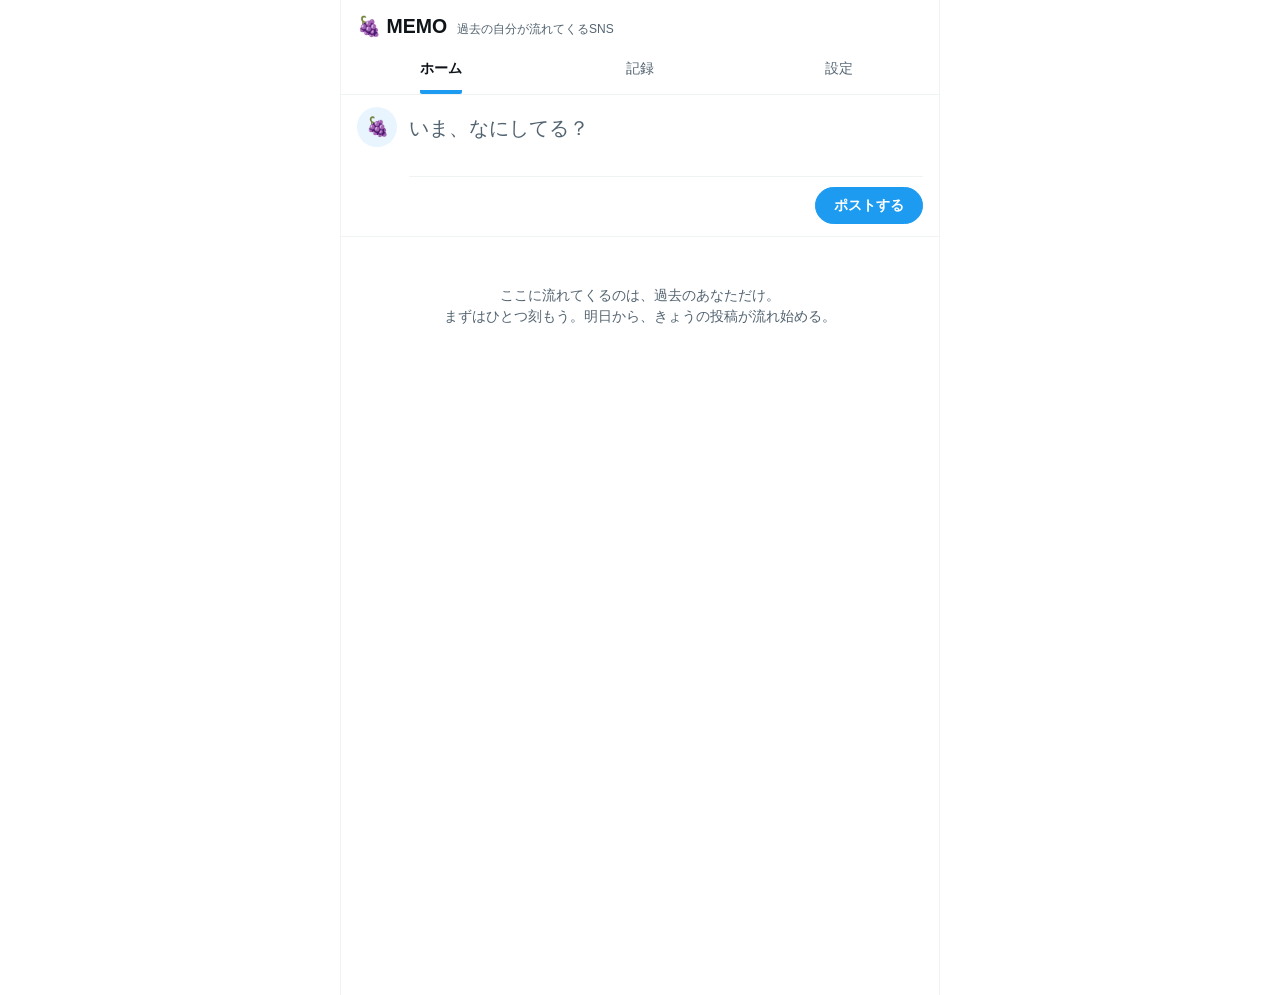
==== commit 42210384: "UIと配色をXに寄せる - カード枠をやめ、600px の中央1カラム＋区切り線のタイムラインに - アバター・名前・@me・時刻の行、アイコンだけのアクション列（ホバーで色つきの丸） - 連とこだま" ====
--- a/index.html
+++ b/index.html
@@ -8,7 +8,8 @@
 <link rel="icon" href="data:image/svg+xml,<svg xmlns='http://www.w3.org/2000/svg' viewBox='0 0 100 100'><text y='.9em' font-size='90'>🍇</text></svg>">
 
 <link rel="manifest" href="manifest.webmanifest">
-<meta name="theme-color" content="#ffffff">
+<meta name="theme-color" content="#ffffff" media="(prefers-color-scheme: light)">
+<meta name="theme-color" content="#000000" media="(prefers-color-scheme: dark)">
 <link rel="apple-touch-icon" href="icons/apple-touch-icon.png">
 <meta name="apple-mobile-web-app-capable" content="yes">
 <meta name="apple-mobile-web-app-status-bar-style" content="black-translucent">
@@ -18,25 +19,37 @@
 
 <header class="app-header">
   <div class="header-inner">
-    <h1 class="logo">🍇 MEMO <span class="logo-sub">過去の自分が流れてくるSNS</span></h1>
+    <h1 class="logo">🍇 MEMO</h1>
+    <span class="logo-sub">過去の自分が流れてくるSNS</span>
   </div>
+  <nav class="tabs" id="tabs">
+    <button class="tab active" data-view="home" aria-label="ホーム">
+      <svg class="icon" viewBox="0 0 24 24" aria-hidden="true"><path d="M3 10.5 12 3l9 7.5V21h-6v-6H9v6H3z"/></svg>
+      <span class="tab-label">ホーム</span>
+    </button>
+    <button class="tab" data-view="log" aria-label="記録">
+      <svg class="icon" viewBox="0 0 24 24" aria-hidden="true"><circle cx="11" cy="11" r="7"/><path d="m20 20-3.5-3.5"/></svg>
+      <span class="tab-label">記録</span>
+    </button>
+    <button class="tab" data-view="settings" aria-label="設定">
+      <svg class="icon" viewBox="0 0 24 24" aria-hidden="true"><path d="M4 6h9M17 6h3M4 12h3M11 12h9M4 18h11M19 18h1"/><circle cx="15" cy="6" r="2"/><circle cx="9" cy="12" r="2"/><circle cx="17" cy="18" r="2"/></svg>
+      <span class="tab-label">設定</span>
+    </button>
+  </nav>
 </header>
-
-<nav class="tabs" id="tabs">
-  <button class="tab active" data-view="home">ホーム</button>
-  <button class="tab" data-view="log">記録</button>
-  <button class="tab" data-view="settings">設定</button>
-</nav>
 
 <main class="main">
 
   <!-- ===== ホーム（いま書いたもの＋流れてくる過去の自分） ===== -->
   <section class="view" id="view-home">
-    <div class="composer card">
-      <textarea id="composerText" rows="3" placeholder="いま、なにしてる？"></textarea>
-      <div class="composer-footer">
-        <span class="char-count" id="charCount"></span>
-        <button class="btn primary" id="postBtn">刻む</button>
+    <div class="composer">
+      <div class="avatar" aria-hidden="true">🍇</div>
+      <div class="composer-main">
+        <textarea id="composerText" rows="2" placeholder="いま、なにしてる？"></textarea>
+        <div class="composer-footer">
+          <span class="char-count" id="charCount"></span>
+          <button class="btn primary" id="postBtn">ポストする</button>
+        </div>
       </div>
     </div>
 
@@ -47,9 +60,9 @@
 
   <!-- ===== 記録（時系列の全投稿） ===== -->
   <section class="view" id="view-log" hidden>
-    <div class="feed-filter card">
+    <div class="feed-filter">
       <div class="filter-row">
-        <input type="text" id="filterText" placeholder="本文を検索">
+        <input type="search" id="filterText" placeholder="過去のポストを検索">
         <button class="btn small" id="filterClearBtn" hidden>絞り込み解除</button>
       </div>
       <div class="filter-tags" id="filterTagChips"></div>
@@ -145,13 +158,13 @@
 <!-- 引用モーダル -->
 <div class="modal-backdrop" id="quoteModal" hidden>
   <div class="modal card">
-    <h3>引用して刻む（接ぎ木）</h3>
+    <h3>接ぎ木 — いまの自分を重ねる</h3>
     <blockquote id="quoteTarget"></blockquote>
     <button class="btn small" id="quoteViewThreadBtn">🧵 前後を見る</button>
     <textarea id="quoteText" rows="3" placeholder="過去の自分に、いまの自分は何を重ねる？"></textarea>
     <div class="modal-actions">
       <button class="btn" id="quoteCancelBtn">やめる</button>
-      <button class="btn primary" id="quoteSubmitBtn">刻む</button>
+      <button class="btn primary" id="quoteSubmitBtn">ポストする</button>
     </div>
   </div>
 </div>
--- a/css/style.css
+++ b/css/style.css
@@ -1,22 +1,50 @@
+/* ===== 配色トークン =====
+   X に寄せた白黒＋青。ダークモードは端末の設定に従う。 */
 :root {
   --bg: #ffffff;
-  --bg-soft: #f6f4fb;
-  --card: #ffffff;
-  --card-2: #f1edfa;
-  --line: #e6e1f2;
-  --text: #2a2438;
-  --muted: #8d84a3;
-  --accent: #7c3aed;
-  --accent-soft: #ede7fc;
-  --grape: #6d28d9;
-  --leaf: #3f9350;
-  --danger: #dc2626;
-  --mood-p2: #c98a1f;
-  --mood-p1: #8a9536;
-  --mood-0: #8d84a3;
-  --mood-m1: #3f78c2;
-  --mood-m2: #6d4bc4;
+  --bg-hover: rgba(15, 20, 25, .03);
+  --bg-soft: #f7f9f9;
+  --field: #eff3f4;
+  --line: #eff3f4;
+  --line-strong: #cfd9de;
+  --text: #0f1419;
+  --muted: #536471;
+  --accent: #1d9bf0;
+  --accent-hover: #1a8cd8;
+  --accent-soft: rgba(29, 155, 240, .1);
+  --repost: #00ba7c;
+  --repost-soft: rgba(0, 186, 124, .1);
+  --danger: #f4212e;
+  --danger-soft: rgba(244, 33, 46, .1);
+  --invert-bg: #0f1419;
+  --invert-text: #ffffff;
+  --backdrop: rgba(0, 0, 0, .4);
+  --header-bg: rgba(255, 255, 255, .85);
+  --avatar-bg: #e8f5fe;
+  --avatar-past-bg: #eff3f4;
+  color-scheme: light;
   font-size: 15px;
+}
+
+@media (prefers-color-scheme: dark) {
+  :root {
+    --bg: #000000;
+    --bg-hover: rgba(231, 233, 234, .03);
+    --bg-soft: #16181c;
+    --field: #202327;
+    --line: #2f3336;
+    --line-strong: #536471;
+    --text: #e7e9ea;
+    --muted: #71767b;
+    --accent-soft: rgba(29, 155, 240, .15);
+    --invert-bg: #eff3f4;
+    --invert-text: #0f1419;
+    --backdrop: rgba(91, 112, 131, .4);
+    --header-bg: rgba(0, 0, 0, .65);
+    --avatar-bg: #0b2a40;
+    --avatar-past-bg: #202327;
+    color-scheme: dark;
+  }
 }
 
 * { box-sizing: border-box; }
@@ -25,396 +53,483 @@
   margin: 0;
   min-height: 100vh;
   min-height: 100dvh;
-  background: var(--bg-soft);   /* 薄く色を敷き、白いカードを浮かせて視認性を上げる */
+  background: var(--bg);
   color: var(--text);
-  font-family: "Hiragino Sans", "Hiragino Kaku Gothic ProN", "Noto Sans JP", Meiryo, sans-serif;
-  line-height: 1.65;
-}
-
-/* ---------- header ---------- */
+  font-family: -apple-system, BlinkMacSystemFont, "Segoe UI", "Hiragino Sans", "Hiragino Kaku Gothic ProN", "Noto Sans JP", Meiryo, sans-serif;
+  line-height: 1.5;
+  -webkit-font-smoothing: antialiased;
+}
+
+.icon {
+  width: 1.25em;
+  height: 1.25em;
+  fill: none;
+  stroke: currentColor;
+  stroke-width: 1.8;
+  stroke-linecap: round;
+  stroke-linejoin: round;
+  flex: none;
+}
+
+/* ---------- ヘッダー＋タブ（すりガラス・上部固定） ---------- */
 .app-header {
-  background: var(--bg);
-  border-bottom: 1px solid var(--line);
   position: sticky;
   top: 0;
   z-index: 20;
+  max-width: 600px;
+  margin: 0 auto;
+  background: var(--header-bg);
+  -webkit-backdrop-filter: blur(12px);
+  backdrop-filter: blur(12px);
+  border-left: 1px solid var(--line);
+  border-right: 1px solid var(--line);
+  border-bottom: 1px solid var(--line);
 }
 .header-inner {
-  max-width: 680px;
-  margin: 0 auto;
-  padding: 12px 16px;
-  display: flex;
-  align-items: center;
-  justify-content: space-between;
-}
-.logo { font-size: 1.15rem; margin: 0; letter-spacing: .02em; }
-.logo-sub { font-size: .65rem; color: var(--muted); font-weight: normal; margin-left: .5em; letter-spacing: .15em; }
-
-/* ---------- tabs ---------- */
-.tabs {
-  display: flex;
-  max-width: 680px;
-  margin: 0 auto;
-  padding: 0 8px;
-  gap: 2px;
-  position: sticky;
-  top: 53px;
-  background: var(--bg);
-  z-index: 15;
-  border-bottom: 1px solid var(--line);
-}
+  display: flex;
+  align-items: baseline;
+  gap: 10px;
+  padding: 12px 16px 4px;
+}
+.logo { font-size: 1.3rem; font-weight: 800; margin: 0; }
+.logo-sub { font-size: .8rem; color: var(--muted); }
+
+.tabs { display: flex; }
 .tab {
   flex: 1;
+  display: flex;
+  align-items: center;
+  justify-content: center;
+  gap: 6px;
   background: none;
   border: none;
   color: var(--muted);
-  padding: 10px 4px;
-  font-size: .85rem;
-  cursor: pointer;
-  border-bottom: 2px solid transparent;
-}
-.tab.active { color: var(--text); border-bottom-color: var(--accent); }
-.tab:hover { color: var(--text); }
-
-/* ---------- layout ---------- */
-.main { max-width: 680px; margin: 0 auto; padding: 14px 12px 80px; }
-.view-desc { color: var(--muted); font-size: .85rem; margin: 4px 4px 14px; }
-
+  padding: 14px 4px 0;
+  font-size: .95rem;
+  font-weight: 500;
+  cursor: pointer;
+  font-family: inherit;
+  transition: background .15s;
+}
+.tab .icon { display: none; }
+.tab-label {
+  padding-bottom: 12px;
+  border-bottom: 4px solid transparent;
+  border-radius: 2px;
+}
+.tab:hover { background: var(--bg-hover); }
+.tab.active { color: var(--text); font-weight: 700; }
+.tab.active .tab-label { border-bottom-color: var(--accent); }
+
+/* ---------- レイアウト（中央の1カラム） ---------- */
+.main {
+  max-width: 600px;
+  margin: 0 auto;
+  min-height: 100vh;
+  padding-bottom: 80px;
+  border-left: 1px solid var(--line);
+  border-right: 1px solid var(--line);
+}
+
+/* 設定のセクション。カードではなく区切り線で並べる */
 .card {
-  background: var(--card);
-  border: 1.75px solid var(--line);
-  border-radius: 12px;
-  padding: 14px 16px;
-  margin-bottom: 14px;
-}
-.card h2 { font-size: .95rem; margin: 0 0 10px; color: var(--grape); }
-
-.muted { color: var(--muted); font-size: .82rem; }
+  padding: 16px;
+  border-bottom: 1px solid var(--line);
+}
+.card h2 { font-size: 1.25rem; font-weight: 800; margin: 0 0 8px; }
+
+.muted { color: var(--muted); font-size: .9rem; }
 .row-gap { display: flex; gap: 10px; flex-wrap: wrap; }
-hr { border: none; border-top: 1px solid var(--line); margin: 14px 0; }
-
-/* ---------- buttons / forms ---------- */
+hr { border: none; border-top: 1px solid var(--line); margin: 16px 0; }
+code { background: var(--field); padding: 1px 5px; border-radius: 4px; font-size: .85em; }
+
+/* ---------- ボタン / フォーム ---------- */
 .btn {
-  background: var(--card-2);
+  background: var(--bg);
   color: var(--text);
-  border: 1px solid var(--line);
-  border-radius: 8px;
-  padding: 7px 16px;
-  font-size: .85rem;
-  cursor: pointer;
-}
-.btn:hover { border-color: var(--accent); }
+  border: 1px solid var(--line-strong);
+  border-radius: 999px;
+  padding: 8px 18px;
+  font-size: .95rem;
+  font-weight: 700;
+  font-family: inherit;
+  cursor: pointer;
+  transition: background .15s;
+}
+.btn:hover { background: var(--bg-hover); }
 .btn.primary { background: var(--accent); border-color: var(--accent); color: #fff; }
-.btn.primary:hover { filter: brightness(1.1); }
-.btn.danger { border-color: var(--danger); color: var(--danger); background: none; }
+.btn.primary:hover { background: var(--accent-hover); }
+.btn.danger { border-color: var(--danger); color: var(--danger); }
+.btn.danger:hover { background: var(--danger-soft); }
 .btn:disabled { opacity: .5; cursor: default; }
+.btn.small { padding: 5px 14px; font-size: .85rem; }
 .file-btn { display: inline-block; }
 
-textarea, input[type="password"], input[type="text"], select {
+textarea, input[type="password"], input[type="text"], input[type="email"], input[type="search"], select {
   width: 100%;
-  background: var(--bg-soft);
-  border: 1px solid var(--line);
-  border-radius: 8px;
+  background: var(--bg);
+  border: 1px solid var(--line-strong);
+  border-radius: 4px;
   color: var(--text);
-  padding: 9px 11px;
+  padding: 12px;
+  font-size: 1rem;
+  font-family: inherit;
+}
+textarea:focus, input:focus, select:focus {
+  outline: none;
+  border-color: var(--accent);
+  box-shadow: 0 0 0 1px var(--accent);
+}
+.field { display: block; margin-bottom: 12px; }
+.field > span { display: block; font-size: .85rem; color: var(--muted); margin-bottom: 4px; }
+.field.checkbox { display: flex; align-items: center; gap: 8px; }
+.field.checkbox input { width: auto; accent-color: var(--accent); }
+.field.checkbox span { margin: 0; font-size: .95rem; color: var(--text); }
+
+/* ---------- コンポーザー ---------- */
+.composer {
+  display: flex;
+  gap: 12px;
+  padding: 12px 16px;
+  border-bottom: 1px solid var(--line);
+}
+.composer-main { flex: 1; min-width: 0; }
+.composer textarea {
+  border: none;
+  box-shadow: none;
+  padding: 8px 0;
+  font-size: 1.3rem;
+  resize: none;
+  min-height: 56px;
+  background: transparent;
+}
+.composer textarea::placeholder { color: var(--muted); }
+.composer-footer {
+  display: flex;
+  justify-content: flex-end;
+  align-items: center;
+  gap: 12px;
+  padding-top: 10px;
+  border-top: 1px solid var(--line);
+}
+.char-count { color: var(--muted); font-size: .85rem; }
+
+/* ---------- アバター ---------- */
+.avatar {
+  width: 40px;
+  height: 40px;
+  border-radius: 50%;
+  background: var(--avatar-bg);
+  display: flex;
+  align-items: center;
+  justify-content: center;
+  font-size: 1.25rem;
+  flex: none;
+  user-select: none;
+}
+/* 過去の自分は少し色を落とす。節目のときだけ青い輪をつける */
+.post.past .avatar { background: var(--avatar-past-bg); filter: saturate(.55); }
+.post.anniv .avatar { box-shadow: 0 0 0 2px var(--bg), 0 0 0 4px var(--accent); filter: none; }
+
+/* ---------- ポスト ---------- */
+.post {
+  padding: 12px 16px 4px;
+  border-bottom: 1px solid var(--line);
+  transition: background .15s;
+}
+.post:hover { background: var(--bg-hover); }
+.post-row { display: flex; gap: 12px; }
+.avatar-col { position: relative; display: flex; flex-direction: column; align-items: center; }
+.post-main { flex: 1; min-width: 0; }
+
+.post-context {
+  display: flex;
+  align-items: center;
+  gap: 6px;
+  margin: 0 0 4px 32px;
+  color: var(--muted);
+  font-size: .8rem;
+  font-weight: 700;
+}
+.post-context .icon { width: 1em; height: 1em; }
+
+.post-head {
+  display: flex;
+  align-items: baseline;
+  gap: 4px;
+  min-width: 0;
+  white-space: nowrap;
+}
+.post-head .name { font-weight: 700; overflow: hidden; text-overflow: ellipsis; }
+.post-head .handle { color: var(--muted); overflow: hidden; text-overflow: ellipsis; }
+.post-mood { font-size: .9rem; }
+
+.post-body { margin: 2px 0 0; white-space: pre-wrap; word-break: break-word; }
+.tag { color: var(--accent); }
+.tag[data-tag] { cursor: pointer; }
+.tag[data-tag]:hover { text-decoration: underline; }
+
+/* 引用（接ぎ木）の中の過去ポスト */
+.quote-card {
+  margin-top: 10px;
+  border: 1px solid var(--line-strong);
+  border-radius: 16px;
+  padding: 10px 12px;
   font-size: .95rem;
-  font-family: inherit;
-}
-textarea:focus, input:focus, select:focus { outline: none; border-color: var(--accent); }
-.field { display: block; margin-bottom: 12px; }
-.field > span { display: block; font-size: .8rem; color: var(--muted); margin-bottom: 4px; }
-.field.checkbox { display: flex; align-items: center; gap: 8px; }
-.field.checkbox input { width: auto; }
-.field.checkbox span { margin: 0; font-size: .85rem; color: var(--text); }
-
-/* ---------- composer ---------- */
-.composer textarea { resize: vertical; min-height: 70px; }
-.composer-footer { display: flex; justify-content: space-between; align-items: center; margin-top: 10px; }
-.composer-actions { display: flex; align-items: center; gap: 10px; }
-.char-count { color: var(--muted); font-size: .75rem; }
-
-/* ---------- feed / posts ---------- */
-.post {
-  background: var(--card);
-  border: 1.75px solid var(--line);
-  border-radius: 12px;
-  padding: 12px 14px;
-  margin-bottom: 10px;
-}
-.post-head { display: flex; align-items: center; gap: 8px; font-size: .75rem; color: var(--muted); flex-wrap: wrap; }
-/* ===== 連（スレッド）＝「同じ一息」のまとまり =====
-   連に属する投稿は、間を空けずにピタッと束ね、1つのカード（.thread）に包む。
-   投稿どうしの継ぎ目は薄い区切り線だけにして「1つのまとまり」に見せ、
-   その線の端に小さなハサミを置いて、そこから連を断ち切れるようにする。 */
-.thread {
-  background: var(--card);
-  border: 1.75px solid var(--line);
-  border-radius: 12px;
-  margin-bottom: 10px;
-  overflow: hidden;
-}
-/* 連の中の各投稿は、枠・角丸・余白を外して親カードに密着させる */
-.thread .post.thread-item {
+}
+.quote-head { display: flex; align-items: center; gap: 4px; white-space: nowrap; overflow: hidden; }
+.quote-head .name { font-weight: 700; }
+.quote-head .handle { color: var(--muted); overflow: hidden; text-overflow: ellipsis; }
+.quote-avatar { font-size: .9rem; margin-right: 2px; }
+.quote-body { white-space: pre-wrap; word-break: break-word; margin-top: 2px; }
+
+/* アクション列。X と同じく左寄せで等間隔に広げ、ホバーで色つきの丸 */
+.post-actions {
+  display: flex;
+  justify-content: space-between;
+  max-width: 360px;
+  margin: 4px 0 0 -8px;
+}
+.pa-btn {
+  display: inline-flex;
+  align-items: center;
+  gap: 4px;
+  background: none;
   border: none;
-  border-radius: 0;
-  background: transparent;
-  margin: 0;
-}
-/* 続き（連の先頭＝最古以外）を示す控えめな矢印。色は変えず muted のまま */
-.thread-mark { color: var(--muted); font-weight: 700; margin-right: 2px; }
-
-/* 投稿どうしの継ぎ目：薄い区切り線。高さを持たず密着を保つ。線の端に小さなハサミ */
-.thread-seam {
-  position: relative;
-  height: 1px;
-  margin: 0 14px;
-  background: var(--line);
-}
+  color: var(--muted);
+  font-size: .82rem;
+  font-family: inherit;
+  cursor: pointer;
+  padding: 8px;
+  border-radius: 999px;
+  transition: color .15s, background .15s;
+}
+.pa-btn:hover { color: var(--accent); background: var(--accent-soft); }
+.pa-btn.pa-repost:hover { color: var(--repost); background: var(--repost-soft); }
+.pa-btn.danger:hover { color: var(--danger); background: var(--danger-soft); }
+.pa-count { min-width: 1ch; }
+
+/* ===== 連（スレッド）とこだま ＝ アバターを縦線でつなぐ ===== */
+.thread, .echo-group { border-bottom: 1px solid var(--line); }
+.thread .post, .echo-group .post { border-bottom: none; }
+.post.has-prev { padding-top: 0; }
+.post.has-prev .post-context { padding-top: 6px; margin-bottom: 0; }
+.post.has-prev .avatar-col::before {
+  content: "";
+  width: 2px;
+  height: 12px;
+  background: var(--line-strong);
+}
+.post.has-next .avatar-col::after {
+  content: "";
+  flex: 1;
+  width: 2px;
+  margin-top: 4px;
+  margin-bottom: -4px;
+  background: var(--line-strong);
+}
+
+/* 連の継ぎ目：縦線の上に小さなハサミを置き、そこで連を切り離せる */
+.thread-seam { position: relative; height: 0; }
 .thread-cut-btn {
   position: absolute;
-  right: 0;
-  top: 50%;
-  transform: translateY(-50%);
+  left: 25px;
+  top: -12px;
   z-index: 2;
+  width: 22px;
+  height: 22px;
+  padding: 0;
   display: inline-flex;
   align-items: center;
   justify-content: center;
-  width: 24px;
-  height: 24px;
-  padding: 0;
-  background: var(--card);
-  border: 1px solid var(--line);
+  background: var(--bg);
+  border: 1px solid var(--line-strong);
   border-radius: 50%;
   color: var(--muted);
-  font-size: .72rem;
+  font-size: .65rem;
   line-height: 1;
   cursor: pointer;
-  opacity: .5;
-  box-shadow: 0 1px 3px rgba(42, 36, 56, .1);
-  transition: opacity .12s, color .12s, background .12s, border-color .12s;
-}
-.thread-cut-btn:hover, .thread-cut-btn:focus-visible {
-  opacity: 1;
-  color: #fff;
-  background: var(--danger);
-  border-color: var(--danger);
-}
-/* ハサミにホバー中は、切られる継ぎ目の線を赤い破線で予告する */
-.thread-seam:has(.thread-cut-btn:hover),
-.thread-seam:has(.thread-cut-btn:focus-visible) {
-  background: repeating-linear-gradient(90deg, var(--danger) 0 5px, transparent 5px 10px);
-}
-
-.post-body { margin: 8px 0 6px; white-space: pre-wrap; word-break: break-word; }
-.post-body .tag { color: var(--accent); }
-.tag[data-tag] { cursor: pointer; }
-.tag[data-tag]:hover { text-decoration: underline; }
-.post blockquote, .modal blockquote {
-  border-left: 3px solid var(--accent-soft);
-  background: var(--bg-soft);
-  margin: 8px 0;
-  padding: 8px 12px;
-  border-radius: 0 8px 8px 0;
-  font-size: .85rem;
-  color: var(--grape);
-}
-.post blockquote .q-meta { font-size: .7rem; color: var(--muted); display: block; margin-bottom: 3px; }
-.repost-note { font-size: .75rem; color: var(--leaf); margin-bottom: 4px; }
-.post-actions { display: flex; gap: 14px; margin-top: 8px; }
-.pa-btn {
+  opacity: 0;
+  transition: opacity .12s, background .12s;
+}
+.thread:hover .thread-cut-btn, .thread-cut-btn:focus-visible { opacity: .8; }
+.thread-cut-btn:hover { opacity: 1; background: var(--danger); border-color: var(--danger); }
+
+.feed-empty { text-align: center; color: var(--muted); padding: 48px 24px; font-size: .95rem; }
+
+/* ---------- ホーム：見出し・続きを読む・止めどき ---------- */
+.section-label {
+  font-size: 1.15rem;
+  font-weight: 800;
+  margin: 0;
+  padding: 14px 16px 10px;
+  border-bottom: 1px solid var(--line);
+}
+.show-more {
+  display: block;
+  width: 100%;
+  padding: 16px;
   background: none;
   border: none;
-  color: var(--muted);
-  font-size: .78rem;
-  cursor: pointer;
-  padding: 2px 6px;
-  border-radius: 6px;
-}
-.pa-btn:hover { color: var(--text); background: var(--card-2); }
-.pa-btn.danger:hover { color: var(--danger); }
-.post-mood { font-size: .9rem; }
-
-.feed-empty { text-align: center; color: var(--muted); padding: 40px 10px; font-size: .9rem; }
-
-/* ---------- 絞り込みバー ---------- */
-.feed-filter { padding: 10px 12px; }
-.filter-row { display: flex; gap: 8px; align-items: center; margin-bottom: 8px; flex-wrap: wrap; }
-.filter-row:last-of-type { margin-bottom: 0; }
-.filter-row input[type="text"] { flex: 1; min-width: 0; }
-.filter-row input[type="date"] { flex: 1; min-width: 0; }
-.filter-tags { display: flex; gap: 6px; flex-wrap: wrap; margin-top: 6px; }
-.tag-chip {
-  border: 1px solid var(--line);
-  background: none;
-  color: var(--muted);
-  border-radius: 999px;
-  padding: 3px 10px;
-  font-size: .78rem;
-  cursor: pointer;
-}
-.tag-chip.active { background: var(--accent-soft); border-color: var(--accent); color: var(--text); }
-.tag-count { color: var(--muted); font-size: .7rem; }
-.filter-count { margin: 8px 2px 0; }
-.btn.small { padding: 5px 10px; font-size: .78rem; }
-.load-more-btn { display: block; width: 100%; margin-top: 4px; }
-
-/* ---- 「前後を見る」で記録へジャンプしたときのハイライト ---- */
-.thread-highlight {
-  animation: thread-highlight-pulse 2s ease;
-}
-@keyframes thread-highlight-pulse {
-  0% { box-shadow: 0 0 0 3px var(--accent); }
-  100% { box-shadow: 0 0 0 3px transparent; }
-}
-
-/* ---------- modal ---------- */
-.modal-backdrop[hidden] { display: none; }
-.modal-backdrop {
-  position: fixed;
-  inset: 0;
-  background: rgba(0,0,0,.6);
-  display: flex;
-  align-items: center;
-  justify-content: center;
-  z-index: 50;
-  padding: 16px;
-}
-.modal { width: 100%; max-width: 520px; }
-.modal h3 { margin-top: 0; font-size: .95rem; color: var(--grape); }
-.modal-actions { display: flex; justify-content: flex-end; gap: 10px; margin-top: 10px; }
-
-@media (max-width: 480px) {
-  :root { font-size: 14px; }
-
-  /* ---- bottom navigation ---- */
-  .tabs {
-    position: fixed;
-    top: auto;
-    bottom: 0;
-    left: 0;
-    right: 0;
-    max-width: none;
-    margin: 0;
-    padding: 4px 4px calc(4px + env(safe-area-inset-bottom));
-    background: var(--bg-soft);
-    border-top: 1px solid var(--line);
-    border-bottom: none;
-    box-shadow: 0 -1px 6px rgba(0,0,0,.05);
-    z-index: 30;
-  }
-  .tab {
-    display: flex;
-    align-items: center;
-    justify-content: center;
-    min-height: 44px;
-    padding: 8px 2px;
-    font-size: .72rem;
-    white-space: nowrap;
-  }
-  .main {
-    padding-bottom: calc(72px + env(safe-area-inset-bottom));
-  }
-
-  /* ---- avoid iOS auto-zoom on form focus ---- */
-  textarea, input[type="password"], input[type="text"], select {
-    font-size: 16px;
-  }
-
-  /* ---- quote modal as bottom sheet ---- */
-  .modal-backdrop {
-    align-items: flex-end;
-    padding: 0;
-  }
-  .modal {
-    width: 100%;
-    max-width: none;
-    max-height: 90dvh;
-    max-height: 90vh;
-    overflow-y: auto;
-    border-radius: 16px 16px 0 0;
-    padding-bottom: calc(16px + env(safe-area-inset-bottom));
-  }
-
-  /* ---- wider tap targets for post actions ---- */
-  .post-actions { gap: 2px; }
-  .pa-btn {
-    flex: 1;
-    min-height: 44px;
-    padding: 10px 4px;
-    text-align: center;
-  }
-}
-
-/* ---- クラウド同期 ---- */
-.sync-status {
-  display: flex;
-  align-items: center;
-  gap: 8px;
-  margin: 4px 0 10px;
-  font-size: 14px;
-}
-.sync-dot {
-  width: 9px;
-  height: 9px;
-  border-radius: 50%;
-  background: var(--muted);
-  flex: none;
-}
-.sync-dot.ok { background: var(--leaf); }
-.sync-dot.error { background: var(--danger); }
-.sync-dot.syncing {
-  background: var(--accent);
-  animation: sync-pulse 1s ease-in-out infinite;
-}
-@keyframes sync-pulse {
-  0%, 100% { opacity: 1; }
-  50% { opacity: 0.3; }
-}
-
-/* ---- 折りたたみ ---- */
-.fold { margin-top: 10px; border-top: 1px dashed var(--line); padding-top: 8px; }
-.fold summary { cursor: pointer; color: var(--muted); font-size: .8rem; }
-.fold summary:hover { color: var(--text); }
-
-/* ---------- ホーム：流れ ---------- */
-.composer-footer { justify-content: flex-end; gap: 10px; }
-.section-label {
-  font-size: .78rem;
-  color: var(--grape);
-  letter-spacing: .08em;
-  margin: 18px 4px 8px;
-}
-/* 過去の自分のポスト。いまの投稿と見分けがつくよう、左に細い色帯を置く */
-.post.past { border-left: 4px solid var(--accent-soft); }
-.post.past.anniv { border-left-color: var(--accent); }
-.past-who { color: var(--grape); font-weight: 600; }
-
-/* こだま：書いた直後に返ってくる、似たことを書いていた過去の自分 */
-.echo {
-  margin: -4px 0 12px 14px;
-  padding-left: 12px;
-  border-left: 2px dashed var(--line);
-}
-.echo-label { font-size: .75rem; color: var(--muted); margin: 0 0 6px; }
-.echo .post { margin-bottom: 6px; padding: 8px 12px; font-size: .92rem; }
-
-/* 止めどきの合図 */
+  border-bottom: 1px solid var(--line);
+  color: var(--accent);
+  font-size: .95rem;
+  font-family: inherit;
+  text-align: center;
+  cursor: pointer;
+  transition: background .15s;
+}
+.show-more:hover { background: var(--bg-hover); }
 .feed-end {
   text-align: center;
   color: var(--muted);
-  font-size: .85rem;
-  padding: 24px 10px 8px;
-}
-.feed-end .btn { margin-top: 10px; }
+  font-size: .95rem;
+  padding: 28px 16px;
+  border-bottom: 1px solid var(--line);
+}
 .link-btn {
   display: block;
   margin: 10px auto 0;
   background: none;
   border: none;
-  color: var(--muted);
-  font-size: .75rem;
-  text-decoration: underline;
-  cursor: pointer;
+  color: var(--accent);
+  font-size: .85rem;
+  font-family: inherit;
+  cursor: pointer;
+}
+.link-btn:hover { text-decoration: underline; }
+
+/* ---------- 記録：検索とタグ ---------- */
+.feed-filter { padding: 8px 16px 12px; border-bottom: 1px solid var(--line); }
+.filter-row { display: flex; gap: 8px; align-items: center; }
+.filter-row input[type="search"] {
+  flex: 1;
+  min-width: 0;
+  background: var(--field);
+  border: 1px solid transparent;
+  border-radius: 999px;
+  padding: 10px 18px;
+}
+.filter-row input[type="search"]:focus { background: var(--bg); border-color: var(--accent); }
+.filter-tags { display: flex; gap: 8px; flex-wrap: wrap; margin-top: 10px; }
+.filter-tags:empty { display: none; }
+.tag-chip {
+  border: 1px solid var(--line-strong);
+  background: none;
+  color: var(--text);
+  border-radius: 999px;
+  padding: 4px 12px;
+  font-size: .85rem;
+  font-family: inherit;
+  cursor: pointer;
+}
+.tag-chip:hover { background: var(--bg-hover); }
+.tag-chip.active { background: var(--invert-bg); border-color: var(--invert-bg); color: var(--invert-text); }
+.tag-count { opacity: .6; font-size: .75rem; }
+.filter-count { margin: 8px 2px 0; }
+.load-more-btn { display: block; width: calc(100% - 32px); margin: 12px 16px; }
+
+/* ---- 「前後を見る」で記録へジャンプしたときのハイライト ---- */
+.thread-highlight { animation: thread-highlight-pulse 2s ease; }
+@keyframes thread-highlight-pulse {
+  0% { background: var(--accent-soft); }
+  100% { background: transparent; }
+}
+
+/* ---------- モーダル ---------- */
+.modal-backdrop[hidden] { display: none; }
+.modal-backdrop {
+  position: fixed;
+  inset: 0;
+  background: var(--backdrop);
+  display: flex;
+  align-items: flex-start;
+  justify-content: center;
+  z-index: 50;
+  padding: 48px 16px 16px;
+}
+.modal {
+  width: 100%;
+  max-width: 600px;
+  background: var(--bg);
+  border: none;
+  border-radius: 16px;
+  padding: 16px;
+}
+.modal h3 { margin: 0 0 12px; font-size: 1.1rem; font-weight: 800; }
+.modal blockquote {
+  margin: 0 0 10px;
+  border: 1px solid var(--line-strong);
+  border-radius: 16px;
+  padding: 10px 12px;
+  white-space: pre-wrap;
+  word-break: break-word;
+}
+.modal blockquote .q-meta { display: block; color: var(--muted); font-size: .85rem; }
+.modal textarea { margin-top: 10px; border: none; box-shadow: none; padding: 8px 0; font-size: 1.15rem; resize: none; background: transparent; }
+.modal-actions { display: flex; justify-content: flex-end; gap: 10px; margin-top: 10px; padding-top: 10px; border-top: 1px solid var(--line); }
+
+/* ---- 折りたたみ ---- */
+.fold { margin-top: 12px; border-top: 1px solid var(--line); padding-top: 10px; }
+.fold summary { cursor: pointer; color: var(--accent); font-size: .9rem; }
+.fold summary:hover { text-decoration: underline; }
+
+/* ---- クラウド同期 ---- */
+.sync-status { display: flex; align-items: center; gap: 8px; margin: 4px 0 10px; font-size: .95rem; }
+.sync-dot { width: 9px; height: 9px; border-radius: 50%; background: var(--muted); flex: none; }
+.sync-dot.ok { background: var(--repost); }
+.sync-dot.error { background: var(--danger); }
+.sync-dot.syncing { background: var(--accent); animation: sync-pulse 1s ease-in-out infinite; }
+@keyframes sync-pulse {
+  0%, 100% { opacity: 1; }
+  50% { opacity: .3; }
+}
+
+/* ---------- スマホ：タブは下部のアイコンナビへ ---------- */
+@media (max-width: 600px) {
+  .app-header, .main { border-left: none; border-right: none; }
+  /* backdrop-filter があると position: fixed の基準がヘッダーになり、
+     下部ナビが画面下に出なくなる。スマホではヘッダーを不透明にして外す */
+  .app-header {
+    background: var(--bg);
+    -webkit-backdrop-filter: none;
+    backdrop-filter: none;
+  }
+  .header-inner { padding: 10px 16px; }
+
+  .tabs {
+    position: fixed;
+    left: 0;
+    right: 0;
+    bottom: 0;
+    z-index: 30;
+    background: var(--header-bg);
+    -webkit-backdrop-filter: blur(12px);
+    backdrop-filter: blur(12px);
+    border-top: 1px solid var(--line);
+    padding-bottom: env(safe-area-inset-bottom);
+  }
+  .tab { padding: 0; min-height: 52px; }
+  .tab:hover { background: none; } /* タッチ端末でホバー色が残らないように */
+  .tab .icon { display: block; width: 26px; height: 26px; }
+  .tab.active .icon { stroke-width: 2.6; }
+  .tab-label { display: none; }
+  .main { padding-bottom: calc(72px + env(safe-area-inset-bottom)); }
+
+  /* iOS のフォーカス時ズームを避ける */
+  textarea, input[type="password"], input[type="text"], input[type="email"], input[type="search"], select { font-size: 16px; }
+  .composer textarea { font-size: 1.15rem; }
+
+  /* モーダルは全画面シート */
+  .modal-backdrop { padding: 0; align-items: stretch; }
+  .modal {
+    max-width: none;
+    border-radius: 0;
+    overflow-y: auto;
+    padding-top: calc(16px + env(safe-area-inset-top));
+    padding-bottom: calc(16px + env(safe-area-inset-bottom));
+  }
+  .thread-cut-btn { opacity: .6; }
 }
 
 @media (prefers-reduced-motion: reduce) {
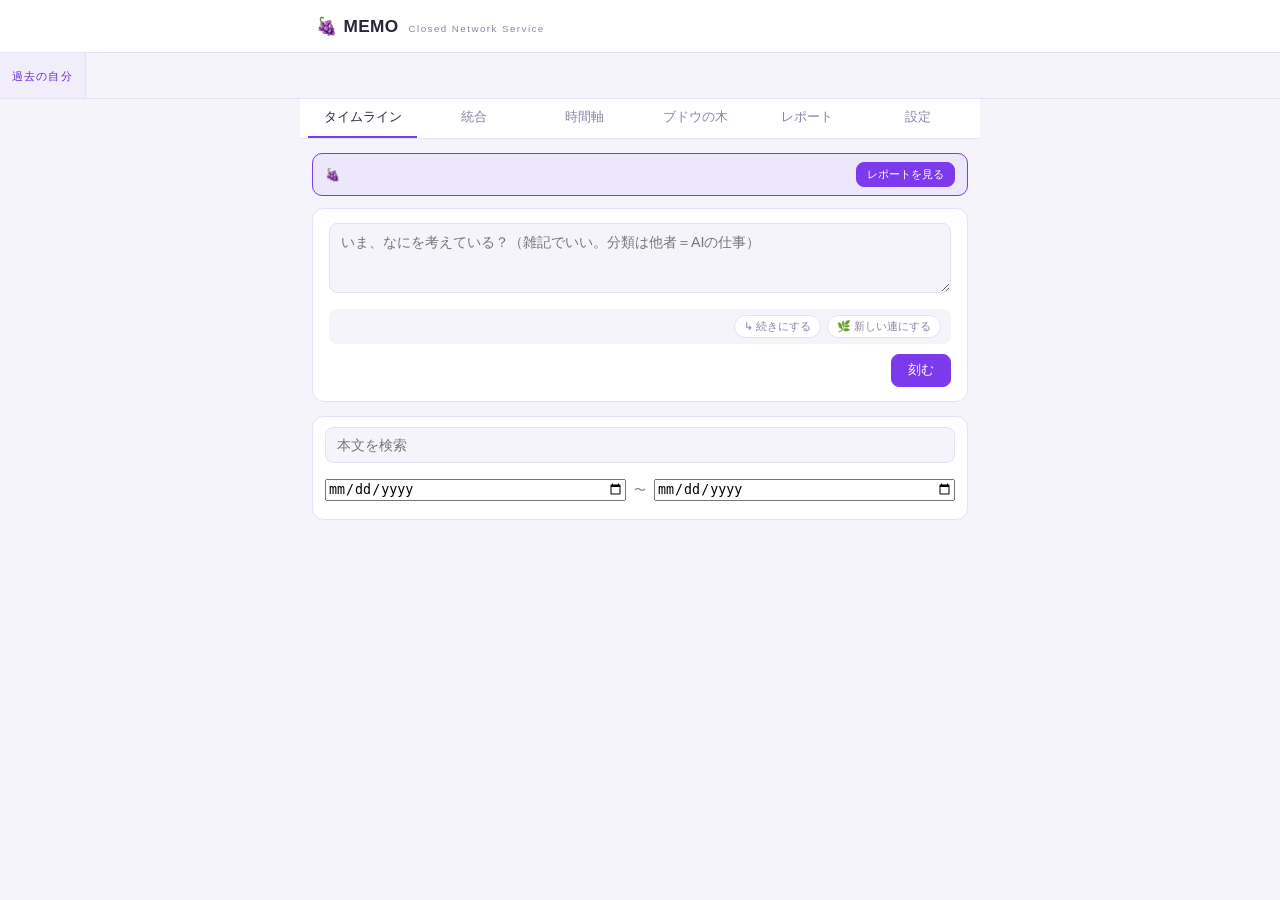
==== commit a4c8b5dc: "統合タブを追加: X・755など外部SNSの投稿をMEMOと横断して閲覧・分析・抽出 - 統合ハブ（js/hub.js, js/hub-ui.js）: MEMOの雑記と外部投稿を1本のタイムラインに。" ====
--- a/index.html
+++ b/index.html
@@ -3,13 +3,12 @@
 <head>
 <meta charset="UTF-8">
 <meta name="viewport" content="width=device-width, initial-scale=1.0, viewport-fit=cover">
-<title>MEMO</title>
+<title>MEMO — 自分だけのCNS</title>
 <link rel="stylesheet" href="css/style.css">
 <link rel="icon" href="data:image/svg+xml,<svg xmlns='http://www.w3.org/2000/svg' viewBox='0 0 100 100'><text y='.9em' font-size='90'>🍇</text></svg>">
 
 <link rel="manifest" href="manifest.webmanifest">
-<meta name="theme-color" content="#ffffff" media="(prefers-color-scheme: light)">
-<meta name="theme-color" content="#000000" media="(prefers-color-scheme: dark)">
+<meta name="theme-color" content="#ffffff">
 <link rel="apple-touch-icon" href="icons/apple-touch-icon.png">
 <meta name="apple-mobile-web-app-capable" content="yes">
 <meta name="apple-mobile-web-app-status-bar-style" content="black-translucent">
@@ -19,51 +18,69 @@
 
 <header class="app-header">
   <div class="header-inner">
-    <h1 class="logo">🍇 MEMO</h1>
-    <span class="logo-sub">過去の自分が流れてくるSNS</span>
+    <h1 class="logo">🍇 MEMO <span class="logo-sub">Closed Network Service</span></h1>
+    <div class="vine-badge" id="vineBadge" title="ブドウの木の成長段階"></div>
   </div>
-  <nav class="tabs" id="tabs">
-    <button class="tab active" data-view="home" aria-label="ホーム">
-      <svg class="icon" viewBox="0 0 24 24" aria-hidden="true"><path d="M3 10.5 12 3l9 7.5V21h-6v-6H9v6H3z"/></svg>
-      <span class="tab-label">ホーム</span>
-    </button>
-    <button class="tab" data-view="log" aria-label="記録">
-      <svg class="icon" viewBox="0 0 24 24" aria-hidden="true"><circle cx="11" cy="11" r="7"/><path d="m20 20-3.5-3.5"/></svg>
-      <span class="tab-label">記録</span>
-    </button>
-    <button class="tab" data-view="settings" aria-label="設定">
-      <svg class="icon" viewBox="0 0 24 24" aria-hidden="true"><path d="M4 6h9M17 6h3M4 12h3M11 12h9M4 18h11M19 18h1"/><circle cx="15" cy="6" r="2"/><circle cx="9" cy="12" r="2"/><circle cx="17" cy="18" r="2"/></svg>
-      <span class="tab-label">設定</span>
-    </button>
-  </nav>
 </header>
 
+<!-- 電光掲示板（発芽後に解禁） -->
+<div class="ticker-wrap" id="tickerWrap" hidden>
+  <div class="ticker-label">過去の自分</div>
+  <div class="ticker-viewport">
+    <div class="ticker-track" id="tickerTrack"></div>
+  </div>
+</div>
+<div class="ticker-locked" id="tickerLocked" hidden>
+  🌱 <span id="tickerLockedMsg"></span>
+</div>
+
+<nav class="tabs" id="tabs">
+  <button class="tab active" data-view="timeline">タイムライン</button>
+  <button class="tab" data-view="hub">統合</button>
+  <button class="tab" data-view="timeaxis">時間軸</button>
+  <button class="tab" data-view="vine">ブドウの木</button>
+  <button class="tab" data-view="report">レポート</button>
+  <button class="tab" data-view="settings">設定</button>
+</nav>
+
 <main class="main">
 
-  <!-- ===== ホーム（いま書いたもの＋流れてくる過去の自分） ===== -->
-  <section class="view" id="view-home">
-    <div class="composer">
-      <div class="avatar" aria-hidden="true">🍇</div>
-      <div class="composer-main">
-        <textarea id="composerText" rows="2" placeholder="いま、なにしてる？"></textarea>
-        <div class="composer-footer">
+  <!-- ===== タイムライン ===== -->
+  <section class="view" id="view-timeline">
+    <div class="pending-banner" id="pendingBanner" hidden>
+      🍇 <span id="pendingBannerMsg"></span>
+      <button class="btn small primary" id="pendingBannerGo">レポートを見る</button>
+    </div>
+    <div class="composer card">
+      <textarea id="composerText" rows="3" placeholder="いま、なにを考えている？（雑記でいい。分類は他者＝AIの仕事）"></textarea>
+      <div class="thread-hint" id="threadHint" hidden>
+        <span class="thread-hint-icon" id="threadHintIcon"></span>
+        <span id="threadHintText"></span>
+        <div class="thread-toggle" id="threadToggle" role="group" aria-label="連の設定">
+          <button type="button" class="thread-toggle-btn" data-mode="cont">↳ 続きにする</button>
+          <button type="button" class="thread-toggle-btn" data-mode="break">🌿 新しい連にする</button>
+        </div>
+      </div>
+      <div class="composer-footer">
+        <div class="mood-picker" id="moodPicker" title="いまの気分（任意）"></div>
+        <div class="composer-actions">
           <span class="char-count" id="charCount"></span>
-          <button class="btn primary" id="postBtn">ポストする</button>
-        </div>
-      </div>
-    </div>
-
-    <div id="homeJustPosted"></div>
-    <div id="homeAnniversary"></div>
-    <div id="homeFlow"></div>
-  </section>
-
-  <!-- ===== 記録（時系列の全投稿） ===== -->
-  <section class="view" id="view-log" hidden>
-    <div class="feed-filter">
-      <div class="filter-row">
-        <input type="search" id="filterText" placeholder="過去のポストを検索">
+          <button class="btn primary" id="postBtn">刻む</button>
+        </div>
+      </div>
+    </div>
+    <div class="feed-filter card" id="feedFilterBar">
+      <div class="filter-row">
+        <input type="text" id="filterText" placeholder="本文を検索">
         <button class="btn small" id="filterClearBtn" hidden>絞り込み解除</button>
+      </div>
+      <div class="filter-row">
+        <div class="mood-picker" id="filterMoodPicker" title="気分で絞り込み（複数選択可）"></div>
+      </div>
+      <div class="filter-row">
+        <input type="date" id="filterFrom">
+        <span class="muted">〜</span>
+        <input type="date" id="filterTo">
       </div>
       <div class="filter-tags" id="filterTagChips"></div>
       <p class="muted filter-count" id="filterCount" hidden></p>
@@ -71,21 +88,180 @@
     <div class="feed" id="feed"></div>
   </section>
 
+  <!-- ===== 統合ハブ（X / 755 などの外部SNS + MEMO） ===== -->
+  <section class="view" id="view-hub" hidden>
+    <p class="view-desc">X・755など外のSNSに書いたものと、ここ（MEMO）の雑記を1本のタイムラインに。横断して閲覧・分析・抽出する。外部の投稿は取り込み専用で、元のSNSには何も書き込みません。</p>
+
+    <details class="card" id="hubImportCard">
+      <summary><b>📥 取り込み</b> <span class="muted" id="hubExtStatus"></span></summary>
+      <p class="muted"><b>① Chrome拡張（おすすめ）</b> — <code>extension/</code> フォルダを chrome://extensions →「パッケージ化されていない拡張機能を読み込む」で追加。X・755を普段どおり閲覧するだけで表示された投稿が拡張に貯まり、このページを開くと自動で届きます。任意のサイトでも、文字を選択して右クリック →「MEMOハブへ送る」で取り込めます。</p>
+      <p class="muted"><b>② Xの公式アーカイブ</b> — X の「設定 → アカウント → データのアーカイブをダウンロード」で得たZIP内の <code>data/tweets.js</code>（複数あれば <code>tweets-part1.js</code> なども）を選択。過去の全投稿をまとめて取り込めます。</p>
+      <p class="muted"><b>③ JSON</b> — 拡張の「JSONで書き出し」や、このページのJSONエクスポートも読み込めます。</p>
+      <label class="btn file-btn">ファイルを選んで取り込む<input type="file" id="hubImportFile" accept=".js,.json,application/json,text/javascript" multiple hidden></label>
+      <hr>
+      <p class="muted">「自分の投稿」の判定に使うアカウント名（@なし・カンマ区切りで複数可）</p>
+      <div class="row-gap">
+        <label class="field"><span>𝕏 X のユーザー名</span><input type="text" id="hubHandleX" placeholder="your_handle"></label>
+        <label class="field"><span>7️⃣ 755 のユーザー名/トークID</span><input type="text" id="hubHandle755" placeholder="your_talk"></label>
+      </div>
+      <label class="field checkbox">
+        <input type="checkbox" id="hubSyncExternal">
+        <span>取り込んだ外部投稿もクラウド同期する（ログイン時のみ・件数が多いと同期が重くなります）</span>
+      </label>
+      <div class="row-gap">
+        <button class="btn primary" id="hubSaveHandlesBtn">保存</button>
+        <select id="hubClearSourceSelect"><option value="x">X</option><option value="755">755</option><option value="web">Web</option></select>
+        <button class="btn danger" id="hubClearSourceBtn">このソースの取り込みを全削除</button>
+      </div>
+      <p class="muted" id="hubImportMsg"></p>
+    </details>
+
+    <div class="feed-filter card">
+      <div class="filter-tags" id="hubSourceChips"></div>
+      <div class="filter-row" style="margin-top:8px">
+        <input type="text" id="hubText" placeholder="検索（スペースでAND、-語 で除外）">
+        <button class="btn small" id="hubClearBtn" hidden>絞り込み解除</button>
+      </div>
+      <div class="filter-row">
+        <input type="date" id="hubFrom"><span class="muted">〜</span><input type="date" id="hubTo">
+      </div>
+      <div class="filter-row">
+        <label class="checkbox-inline"><input type="checkbox" id="hubMineOnly"> 自分の投稿のみ</label>
+        <select id="hubSort">
+          <option value="new">新しい順</option>
+          <option value="old">古い順</option>
+          <option value="like">いいね順</option>
+        </select>
+        <span class="muted" id="hubCount"></span>
+      </div>
+      <div class="filter-row hub-tools">
+        <div class="hub-subtabs" id="hubSubTabs">
+          <button class="tag-chip active" data-hub-sub="list">📜 一覧</button>
+          <button class="tag-chip" data-hub-sub="analyze">📊 分析</button>
+        </div>
+        <span class="hub-export">
+          <button class="btn small" id="hubExportCsvBtn" title="絞り込んだ結果をCSVで書き出し">CSV</button>
+          <button class="btn small" id="hubExportJsonBtn" title="絞り込んだ結果をJSONで書き出し">JSON</button>
+          <button class="btn small primary" id="hubAiBtn" title="絞り込んだ結果をAIが横断分析">🤖 AIで分析</button>
+        </span>
+      </div>
+      <div id="hubAiResult" class="ai-result"></div>
+    </div>
+
+    <div class="feed" id="hubFeed"></div>
+    <div class="card" id="hubAnalysis" hidden></div>
+  </section>
+
+  <!-- ===== 時間軸 ===== -->
+  <section class="view" id="view-timeaxis" hidden>
+    <p class="view-desc">過去の自分と再会する。同じ季節・同じ日付の周辺に、あなたは何を刻んでいたか。</p>
+    <div id="timeaxisBody"></div>
+  </section>
+
+  <!-- ===== ブドウの木 ===== -->
+  <section class="view" id="view-vine" hidden>
+    <div class="card vine-card">
+      <div id="vineSvgWrap"></div>
+      <div class="vine-info" id="vineInfo"></div>
+    </div>
+  </section>
+
+  <!-- ===== レポート ===== -->
+  <section class="view" id="view-report" hidden>
+    <p class="view-desc">雑記はそのままに、AI＝唯一の他者が週・月の単位で構造的に解釈する。毎回同じ分析フォーマットで蓄積され、時間をまたいだ自己のメタ分析になる。</p>
+
+    <div class="card">
+      <h2>レポートを作成</h2>
+      <div class="ai-controls">
+        <select id="periodSelect"></select>
+        <button class="btn primary" id="generateReportBtn">生成</button>
+      </div>
+      <p class="muted" id="generateHint"></p>
+      <div id="generateStatus" class="ai-result"></div>
+    </div>
+
+    <div class="card" id="metaCard" hidden>
+      <h2>メタ分析 — 他者の目が観測してきた自分</h2>
+      <div id="metaChart"></div>
+      <div id="metaFollowThrough"></div>
+      <div id="metaThemes"></div>
+      <div id="metaBlindSpotRepeat"></div>
+    </div>
+
+    <div class="card" id="moodGapCard" hidden>
+      <h2>自己認識のズレ — 自己申告 vs 他者観測</h2>
+      <div id="moodGapChart"></div>
+      <div id="moodGapNote"></div>
+    </div>
+
+    <div id="reportList"></div>
+
+    <div class="card">
+      <h2>ローカル統計（直近30日）</h2>
+      <div id="moodChart"></div>
+      <div id="localStats"></div>
+    </div>
+  </section>
+
   <!-- ===== 設定 ===== -->
   <section class="view" id="view-settings" hidden>
     <div class="card">
-      <h2>流れ</h2>
-      <p class="muted">1日以上前の投稿が、ほぼランダムにホームへ流れてきます。最近流れたものほど出にくく、長く流れていないものほど戻ってきます。「もう流さない」にした投稿はこの端末では流れません。</p>
-      <p class="muted" id="mutedInfo"></p>
-      <button class="btn" id="unmuteAllBtn">もう流さないを全部元に戻す</button>
-    </div>
-
+      <h2>AI設定</h2>
+      <p class="muted">APIキーはこのブラウザのlocalStorageにのみ保存され、選択したプロバイダのAPI以外には送信されません。共有PCでは登録しないでください。</p>
+      <label class="field">
+        <span>プロバイダ</span>
+        <select id="providerSelect">
+          <option value="anthropic">Claude（Anthropic）</option>
+          <option value="gemini">Gemini（Google）— 低コスト</option>
+        </select>
+      </label>
+      <div id="anthropicFields">
+        <label class="field">
+          <span>Anthropic APIキー</span>
+          <input type="password" id="anthropicKeyInput" placeholder="sk-ant-...">
+        </label>
+        <label class="field">
+          <span>モデル</span>
+          <select id="anthropicModelSelect"></select>
+        </label>
+      </div>
+      <div id="geminiFields" hidden>
+        <label class="field">
+          <span>Gemini APIキー（Google AI Studioで取得）</span>
+          <input type="password" id="geminiKeyInput" placeholder="AIza...">
+        </label>
+        <label class="field">
+          <span>モデル</span>
+          <select id="geminiModelSelect"></select>
+        </label>
+      </div>
+      <label class="field checkbox">
+        <input type="checkbox" id="aiAutoReply">
+        <span>ポストにAIがときどき返信する（デフォルトOFF推奨。AIの基本の出番は週次レポート）</span>
+      </label>
+      <hr>
+      <p class="muted">レポート生成ワークフロー。無造作な雑記を「小さく分けて抽出→統合」する多段解析で高精度化します。Geminiの無料枠でも完走できるよう、API呼び出しは自動で間隔調整＆レート超過時に自動リトライします。</p>
+      <label class="field">
+        <span>生成モード</span>
+        <select id="reportWorkflowSelect">
+          <option value="auto">自動（長い期間だけ多段解析・推奨）</option>
+          <option value="force">常に多段解析（最高精度・API回数は増える）</option>
+          <option value="single">常に一括（API 1回・無料枠を最大限節約）</option>
+        </select>
+      </label>
+      <label class="field">
+        <span>APIレート上限（毎分 / 無料枠対策）</span>
+        <input type="number" id="freeTierRpmInput" min="1" max="60" step="1" placeholder="10">
+      </label>
+      <button class="btn primary" id="saveSettingsBtn">保存</button>
+      <span id="settingsSaved" class="muted"></span>
+    </div>
     <div class="card">
       <h2>☁️ クラウド同期（スマホ⇔パソコン）</h2>
-      <p class="muted">接続先はあらかじめ設定済みです。両方の端末で<b>同じアカウントでログイン</b>すれば、書いた内容が自動でもう一方にも反映されます。自分のSupabaseに切り替えたい場合は下の「接続先の設定」で上書きできます（手順は <code>docs/supabase-setup.sql</code>）。</p>
+      <p class="muted">接続先はあらかじめ設定済みです。両方の端末で<b>同じアカウントでログイン</b>すれば、書いた内容が自動でもう一方にも反映されます。<b>AIキーなどの設定は同期されません（端末ごとに保持）。</b> 自分のSupabaseに切り替えたい場合は下の「接続先の設定」で上書きできます（手順は <code>docs/supabase-setup.sql</code>）。</p>
 
       <!-- 接続先の設定 -->
-      <details class="fold" id="syncConfigDetails">
+      <details class="report-details" id="syncConfigDetails">
         <summary>接続先の設定（変更する場合のみ・通常は不要）</summary>
         <label class="field">
           <span>Supabase プロジェクトURL</span>
@@ -133,7 +309,7 @@
 
     <div class="card">
       <h2>データ</h2>
-      <p class="muted">すべての投稿はこのブラウザに保存されています。バックアップと引っ越しはここから。</p>
+      <p class="muted">すべてのデータ（雑記＋レポート）はこのブラウザに保存されています。バックアップと引っ越しはここから。レポートは固定スキーマのJSONなので、他のツールやAIにもそのまま渡せます。</p>
       <div class="row-gap">
         <button class="btn" id="exportBtn">エクスポート（JSON）</button>
         <button class="btn" id="shareExportBtn" hidden>共有でエクスポート</button>
@@ -141,7 +317,7 @@
         <label class="btn file-btn">インポート<input type="file" id="importFile" accept="application/json" hidden></label>
       </div>
       <span id="dataActionMsg" class="muted"></span>
-      <details class="fold">
+      <details class="report-details">
         <summary>貼り付けてインポート（スマホ向け）</summary>
         <textarea id="importPasteArea" rows="6" placeholder="ここにバックアップJSONを貼り付け"></textarea>
         <div class="row-gap" style="margin-top:8px">
@@ -158,13 +334,13 @@
 <!-- 引用モーダル -->
 <div class="modal-backdrop" id="quoteModal" hidden>
   <div class="modal card">
-    <h3>接ぎ木 — いまの自分を重ねる</h3>
+    <h3>引用して刻む（接ぎ木）</h3>
     <blockquote id="quoteTarget"></blockquote>
-    <button class="btn small" id="quoteViewThreadBtn">🧵 前後を見る</button>
+    <button class="btn small" id="quoteViewThreadBtn">🧵 その時の連を見る</button>
     <textarea id="quoteText" rows="3" placeholder="過去の自分に、いまの自分は何を重ねる？"></textarea>
     <div class="modal-actions">
       <button class="btn" id="quoteCancelBtn">やめる</button>
-      <button class="btn primary" id="quoteSubmitBtn">ポストする</button>
+      <button class="btn primary" id="quoteSubmitBtn">刻む</button>
     </div>
   </div>
 </div>
--- a/css/style.css
+++ b/css/style.css
@@ -1,50 +1,22 @@
-/* ===== 配色トークン =====
-   X に寄せた白黒＋青。ダークモードは端末の設定に従う。 */
 :root {
   --bg: #ffffff;
-  --bg-hover: rgba(15, 20, 25, .03);
-  --bg-soft: #f7f9f9;
-  --field: #eff3f4;
-  --line: #eff3f4;
-  --line-strong: #cfd9de;
-  --text: #0f1419;
-  --muted: #536471;
-  --accent: #1d9bf0;
-  --accent-hover: #1a8cd8;
-  --accent-soft: rgba(29, 155, 240, .1);
-  --repost: #00ba7c;
-  --repost-soft: rgba(0, 186, 124, .1);
-  --danger: #f4212e;
-  --danger-soft: rgba(244, 33, 46, .1);
-  --invert-bg: #0f1419;
-  --invert-text: #ffffff;
-  --backdrop: rgba(0, 0, 0, .4);
-  --header-bg: rgba(255, 255, 255, .85);
-  --avatar-bg: #e8f5fe;
-  --avatar-past-bg: #eff3f4;
-  color-scheme: light;
+  --bg-soft: #f6f4fb;
+  --card: #ffffff;
+  --card-2: #f1edfa;
+  --line: #e6e1f2;
+  --text: #2a2438;
+  --muted: #8d84a3;
+  --accent: #7c3aed;
+  --accent-soft: #ede7fc;
+  --grape: #6d28d9;
+  --leaf: #3f9350;
+  --danger: #dc2626;
+  --mood-p2: #c98a1f;
+  --mood-p1: #8a9536;
+  --mood-0: #8d84a3;
+  --mood-m1: #3f78c2;
+  --mood-m2: #6d4bc4;
   font-size: 15px;
-}
-
-@media (prefers-color-scheme: dark) {
-  :root {
-    --bg: #000000;
-    --bg-hover: rgba(231, 233, 234, .03);
-    --bg-soft: #16181c;
-    --field: #202327;
-    --line: #2f3336;
-    --line-strong: #536471;
-    --text: #e7e9ea;
-    --muted: #71767b;
-    --accent-soft: rgba(29, 155, 240, .15);
-    --invert-bg: #eff3f4;
-    --invert-text: #0f1419;
-    --backdrop: rgba(91, 112, 131, .4);
-    --header-bg: rgba(0, 0, 0, .65);
-    --avatar-bg: #0b2a40;
-    --avatar-past-bg: #202327;
-    color-scheme: dark;
-  }
 }
 
 * { box-sizing: border-box; }
@@ -53,485 +25,679 @@
   margin: 0;
   min-height: 100vh;
   min-height: 100dvh;
+  background: var(--bg-soft);   /* 薄く色を敷き、白いカードを浮かせて視認性を上げる */
+  color: var(--text);
+  font-family: "Hiragino Sans", "Hiragino Kaku Gothic ProN", "Noto Sans JP", Meiryo, sans-serif;
+  line-height: 1.65;
+}
+
+/* ---------- header ---------- */
+.app-header {
   background: var(--bg);
-  color: var(--text);
-  font-family: -apple-system, BlinkMacSystemFont, "Segoe UI", "Hiragino Sans", "Hiragino Kaku Gothic ProN", "Noto Sans JP", Meiryo, sans-serif;
-  line-height: 1.5;
-  -webkit-font-smoothing: antialiased;
-}
-
-.icon {
-  width: 1.25em;
-  height: 1.25em;
-  fill: none;
-  stroke: currentColor;
-  stroke-width: 1.8;
-  stroke-linecap: round;
-  stroke-linejoin: round;
-  flex: none;
-}
-
-/* ---------- ヘッダー＋タブ（すりガラス・上部固定） ---------- */
-.app-header {
+  border-bottom: 1px solid var(--line);
   position: sticky;
   top: 0;
   z-index: 20;
-  max-width: 600px;
+}
+.header-inner {
+  max-width: 680px;
   margin: 0 auto;
-  background: var(--header-bg);
-  -webkit-backdrop-filter: blur(12px);
-  backdrop-filter: blur(12px);
-  border-left: 1px solid var(--line);
+  padding: 12px 16px;
+  display: flex;
+  align-items: center;
+  justify-content: space-between;
+}
+.logo { font-size: 1.15rem; margin: 0; letter-spacing: .02em; }
+.logo-sub { font-size: .65rem; color: var(--muted); font-weight: normal; margin-left: .5em; letter-spacing: .15em; }
+.vine-badge { font-size: .8rem; color: var(--grape); white-space: nowrap; }
+
+/* ---------- ticker ---------- */
+.ticker-wrap {
+  display: flex;
+  align-items: stretch;
+  background: var(--bg-soft);
+  border-bottom: 1px solid var(--line);
+  height: 46px;
+  overflow: hidden;
+}
+.ticker-label {
+  flex: none;
+  display: flex;
+  align-items: center;
+  padding: 0 12px;
+  font-size: .75rem;
+  color: var(--grape);
+  background: var(--card-2);
   border-right: 1px solid var(--line);
+  letter-spacing: .1em;
+  white-space: nowrap;
+}
+.ticker-viewport { flex: 1; overflow: hidden; position: relative; }
+.ticker-track {
+  position: absolute;
+  display: flex;
+  align-items: center;
+  height: 100%;
+  white-space: nowrap;
+  will-change: transform;
+  animation: ticker-scroll linear infinite;
+}
+@keyframes ticker-scroll {
+  from { transform: translateX(0); }
+  to   { transform: translateX(-50%); }
+}
+.ticker-item {
+  color: var(--text);
+  font-size: .95rem;
+  padding: 0 2.5em;
+  cursor: pointer;
+}
+.ticker-item .t-when { color: var(--muted); font-size: .78rem; margin-right: .6em; }
+.ticker-item:hover { color: var(--accent); }
+.ticker-locked {
+  background: var(--bg-soft);
   border-bottom: 1px solid var(--line);
-}
-.header-inner {
-  display: flex;
-  align-items: baseline;
-  gap: 10px;
-  padding: 12px 16px 4px;
-}
-.logo { font-size: 1.3rem; font-weight: 800; margin: 0; }
-.logo-sub { font-size: .8rem; color: var(--muted); }
-
-.tabs { display: flex; }
+  color: var(--muted);
+  font-size: .75rem;
+  text-align: center;
+  padding: 6px 12px;
+}
+
+/* ---------- tabs ---------- */
+.tabs {
+  display: flex;
+  max-width: 680px;
+  margin: 0 auto;
+  padding: 0 8px;
+  gap: 2px;
+  position: sticky;
+  top: 53px;
+  background: var(--bg);
+  z-index: 15;
+  border-bottom: 1px solid var(--line);
+}
 .tab {
   flex: 1;
-  display: flex;
-  align-items: center;
-  justify-content: center;
-  gap: 6px;
   background: none;
   border: none;
   color: var(--muted);
-  padding: 14px 4px 0;
+  padding: 10px 4px;
+  font-size: .85rem;
+  cursor: pointer;
+  border-bottom: 2px solid transparent;
+}
+.tab.active { color: var(--text); border-bottom-color: var(--accent); }
+.tab:hover { color: var(--text); }
+
+/* ---------- layout ---------- */
+.main { max-width: 680px; margin: 0 auto; padding: 14px 12px 80px; }
+.view-desc { color: var(--muted); font-size: .85rem; margin: 4px 4px 14px; }
+
+.card {
+  background: var(--card);
+  border: 1.75px solid var(--line);
+  border-radius: 12px;
+  padding: 14px 16px;
+  margin-bottom: 14px;
+}
+.card h2 { font-size: .95rem; margin: 0 0 10px; color: var(--grape); }
+
+.muted { color: var(--muted); font-size: .82rem; }
+.row-gap { display: flex; gap: 10px; flex-wrap: wrap; }
+hr { border: none; border-top: 1px solid var(--line); margin: 14px 0; }
+
+/* ---------- buttons / forms ---------- */
+.btn {
+  background: var(--card-2);
+  color: var(--text);
+  border: 1px solid var(--line);
+  border-radius: 8px;
+  padding: 7px 16px;
+  font-size: .85rem;
+  cursor: pointer;
+}
+.btn:hover { border-color: var(--accent); }
+.btn.primary { background: var(--accent); border-color: var(--accent); color: #fff; }
+.btn.primary:hover { filter: brightness(1.1); }
+.btn.danger { border-color: var(--danger); color: var(--danger); background: none; }
+.btn:disabled { opacity: .5; cursor: default; }
+.file-btn { display: inline-block; }
+
+textarea, input[type="password"], input[type="text"], select {
+  width: 100%;
+  background: var(--bg-soft);
+  border: 1px solid var(--line);
+  border-radius: 8px;
+  color: var(--text);
+  padding: 9px 11px;
   font-size: .95rem;
-  font-weight: 500;
-  cursor: pointer;
   font-family: inherit;
-  transition: background .15s;
-}
-.tab .icon { display: none; }
-.tab-label {
-  padding-bottom: 12px;
-  border-bottom: 4px solid transparent;
-  border-radius: 2px;
-}
-.tab:hover { background: var(--bg-hover); }
-.tab.active { color: var(--text); font-weight: 700; }
-.tab.active .tab-label { border-bottom-color: var(--accent); }
-
-/* ---------- レイアウト（中央の1カラム） ---------- */
-.main {
-  max-width: 600px;
-  margin: 0 auto;
-  min-height: 100vh;
-  padding-bottom: 80px;
-  border-left: 1px solid var(--line);
-  border-right: 1px solid var(--line);
-}
-
-/* 設定のセクション。カードではなく区切り線で並べる */
-.card {
-  padding: 16px;
-  border-bottom: 1px solid var(--line);
-}
-.card h2 { font-size: 1.25rem; font-weight: 800; margin: 0 0 8px; }
-
-.muted { color: var(--muted); font-size: .9rem; }
-.row-gap { display: flex; gap: 10px; flex-wrap: wrap; }
-hr { border: none; border-top: 1px solid var(--line); margin: 16px 0; }
-code { background: var(--field); padding: 1px 5px; border-radius: 4px; font-size: .85em; }
-
-/* ---------- ボタン / フォーム ---------- */
-.btn {
-  background: var(--bg);
-  color: var(--text);
-  border: 1px solid var(--line-strong);
+}
+textarea:focus, input:focus, select:focus { outline: none; border-color: var(--accent); }
+.field { display: block; margin-bottom: 12px; }
+.field > span { display: block; font-size: .8rem; color: var(--muted); margin-bottom: 4px; }
+.field.checkbox { display: flex; align-items: center; gap: 8px; }
+.field.checkbox input { width: auto; }
+.field.checkbox span { margin: 0; font-size: .85rem; color: var(--text); }
+
+/* ---------- composer ---------- */
+.composer textarea { resize: vertical; min-height: 70px; }
+.composer-kinds { display: flex; gap: 6px; margin-bottom: 10px; flex-wrap: wrap; }
+.kind-chip {
+  border: 1px solid var(--line);
+  background: none;
+  color: var(--muted);
   border-radius: 999px;
-  padding: 8px 18px;
-  font-size: .95rem;
-  font-weight: 700;
-  font-family: inherit;
-  cursor: pointer;
-  transition: background .15s;
-}
-.btn:hover { background: var(--bg-hover); }
-.btn.primary { background: var(--accent); border-color: var(--accent); color: #fff; }
-.btn.primary:hover { background: var(--accent-hover); }
-.btn.danger { border-color: var(--danger); color: var(--danger); }
-.btn.danger:hover { background: var(--danger-soft); }
-.btn:disabled { opacity: .5; cursor: default; }
-.btn.small { padding: 5px 14px; font-size: .85rem; }
-.file-btn { display: inline-block; }
-
-textarea, input[type="password"], input[type="text"], input[type="email"], input[type="search"], select {
-  width: 100%;
-  background: var(--bg);
-  border: 1px solid var(--line-strong);
-  border-radius: 4px;
-  color: var(--text);
-  padding: 12px;
-  font-size: 1rem;
-  font-family: inherit;
-}
-textarea:focus, input:focus, select:focus {
-  outline: none;
-  border-color: var(--accent);
-  box-shadow: 0 0 0 1px var(--accent);
-}
-.field { display: block; margin-bottom: 12px; }
-.field > span { display: block; font-size: .85rem; color: var(--muted); margin-bottom: 4px; }
-.field.checkbox { display: flex; align-items: center; gap: 8px; }
-.field.checkbox input { width: auto; accent-color: var(--accent); }
-.field.checkbox span { margin: 0; font-size: .95rem; color: var(--text); }
-
-/* ---------- コンポーザー ---------- */
-.composer {
-  display: flex;
-  gap: 12px;
-  padding: 12px 16px;
-  border-bottom: 1px solid var(--line);
-}
-.composer-main { flex: 1; min-width: 0; }
-.composer textarea {
+  padding: 3px 12px;
+  font-size: .78rem;
+  cursor: pointer;
+}
+.kind-chip.active { background: var(--accent-soft); border-color: var(--accent); color: var(--text); }
+.composer-footer { display: flex; justify-content: space-between; align-items: center; margin-top: 10px; }
+.composer-actions { display: flex; align-items: center; gap: 10px; }
+.char-count { color: var(--muted); font-size: .75rem; }
+
+.mood-picker { display: flex; gap: 4px; }
+.mood-btn {
+  background: none;
+  border: 1px solid transparent;
+  font-size: 1.05rem;
+  cursor: pointer;
+  border-radius: 6px;
+  padding: 2px 4px;
+  filter: grayscale(1) opacity(.55);
+}
+.mood-btn.active { filter: none; border-color: var(--accent); background: var(--accent-soft); }
+
+/* ---------- feed / posts ---------- */
+.post {
+  background: var(--card);
+  border: 1.75px solid var(--line);
+  border-radius: 12px;
+  padding: 12px 14px;
+  margin-bottom: 10px;
+}
+.post-head { display: flex; align-items: center; gap: 8px; font-size: .75rem; color: var(--muted); flex-wrap: wrap; }
+.post-kind {
+  border-radius: 999px;
+  padding: 1px 9px;
+  font-size: .7rem;
+  background: var(--accent-soft);
+  color: var(--grape);
+}
+/* ===== 連（スレッド）＝「同じ一息」のまとまり =====
+   連に属する投稿は、間を空けずにピタッと束ね、1つのカード（.thread）に包む。
+   投稿どうしの継ぎ目は薄い区切り線だけにして「1つのまとまり」に見せ、
+   その線の端に小さなハサミを置いて、そこから連を断ち切れるようにする。 */
+.thread {
+  background: var(--card);
+  border: 1.75px solid var(--line);
+  border-radius: 12px;
+  margin-bottom: 10px;
+  overflow: hidden;
+}
+/* 連の中の各投稿は、枠・角丸・余白を外して親カードに密着させる */
+.thread .post.thread-item {
   border: none;
-  box-shadow: none;
-  padding: 8px 0;
-  font-size: 1.3rem;
-  resize: none;
-  min-height: 56px;
+  border-radius: 0;
   background: transparent;
-}
-.composer textarea::placeholder { color: var(--muted); }
-.composer-footer {
-  display: flex;
-  justify-content: flex-end;
-  align-items: center;
-  gap: 12px;
-  padding-top: 10px;
-  border-top: 1px solid var(--line);
-}
-.char-count { color: var(--muted); font-size: .85rem; }
-
-/* ---------- アバター ---------- */
-.avatar {
-  width: 40px;
-  height: 40px;
-  border-radius: 50%;
-  background: var(--avatar-bg);
-  display: flex;
+  margin: 0;
+}
+/* 続き（連の先頭＝最古以外）を示す控えめな矢印。色は変えず muted のまま */
+.thread-mark { color: var(--muted); font-weight: 700; margin-right: 2px; }
+
+/* 投稿どうしの継ぎ目：薄い区切り線。高さを持たず密着を保つ。線の端に小さなハサミ */
+.thread-seam {
+  position: relative;
+  height: 1px;
+  margin: 0 14px;
+  background: var(--line);
+}
+.thread-cut-btn {
+  position: absolute;
+  right: 0;
+  top: 50%;
+  transform: translateY(-50%);
+  z-index: 2;
+  display: inline-flex;
   align-items: center;
   justify-content: center;
-  font-size: 1.25rem;
-  flex: none;
-  user-select: none;
-}
-/* 過去の自分は少し色を落とす。節目のときだけ青い輪をつける */
-.post.past .avatar { background: var(--avatar-past-bg); filter: saturate(.55); }
-.post.anniv .avatar { box-shadow: 0 0 0 2px var(--bg), 0 0 0 4px var(--accent); filter: none; }
-
-/* ---------- ポスト ---------- */
-.post {
-  padding: 12px 16px 4px;
-  border-bottom: 1px solid var(--line);
-  transition: background .15s;
-}
-.post:hover { background: var(--bg-hover); }
-.post-row { display: flex; gap: 12px; }
-.avatar-col { position: relative; display: flex; flex-direction: column; align-items: center; }
-.post-main { flex: 1; min-width: 0; }
-
-.post-context {
+  width: 24px;
+  height: 24px;
+  padding: 0;
+  background: var(--card);
+  border: 1px solid var(--line);
+  border-radius: 50%;
+  color: var(--muted);
+  font-size: .72rem;
+  line-height: 1;
+  cursor: pointer;
+  opacity: .5;
+  box-shadow: 0 1px 3px rgba(42, 36, 56, .1);
+  transition: opacity .12s, color .12s, background .12s, border-color .12s;
+}
+.thread-cut-btn:hover, .thread-cut-btn:focus-visible {
+  opacity: 1;
+  color: #fff;
+  background: var(--danger);
+  border-color: var(--danger);
+}
+/* ハサミにホバー中は、切られる継ぎ目の線を赤い破線で予告する */
+.thread-seam:has(.thread-cut-btn:hover),
+.thread-seam:has(.thread-cut-btn:focus-visible) {
+  background: repeating-linear-gradient(90deg, var(--danger) 0 5px, transparent 5px 10px);
+}
+
+/* コンポーザーの連ヒント（続きになる／新しい連にする） */
+.thread-hint {
   display: flex;
   align-items: center;
-  gap: 6px;
-  margin: 0 0 4px 32px;
+  flex-wrap: wrap;
+  gap: 8px 10px;
+  margin-top: 8px;
+  padding: 6px 10px;
+  background: var(--bg-soft);
+  border-radius: 8px;
+  font-size: .78rem;
   color: var(--muted);
-  font-size: .8rem;
-  font-weight: 700;
-}
-.post-context .icon { width: 1em; height: 1em; }
-
-.post-head {
-  display: flex;
-  align-items: baseline;
-  gap: 4px;
-  min-width: 0;
-  white-space: nowrap;
-}
-.post-head .name { font-weight: 700; overflow: hidden; text-overflow: ellipsis; }
-.post-head .handle { color: var(--muted); overflow: hidden; text-overflow: ellipsis; }
-.post-mood { font-size: .9rem; }
-
-.post-body { margin: 2px 0 0; white-space: pre-wrap; word-break: break-word; }
-.tag { color: var(--accent); }
+}
+.thread-hint-icon { font-size: .9rem; }
+.thread-toggle { display: flex; gap: 6px; margin-left: auto; }
+.thread-toggle-btn {
+  background: var(--card);
+  border: 1px solid var(--line);
+  color: var(--muted);
+  font-size: .74rem;
+  padding: 3px 9px;
+  border-radius: 999px;
+  cursor: pointer;
+}
+.thread-toggle-btn.active {
+  background: var(--accent);
+  border-color: var(--accent);
+  color: #fff;
+}
+.post-body { margin: 8px 0 6px; white-space: pre-wrap; word-break: break-word; }
+.post-body .tag { color: var(--accent); }
 .tag[data-tag] { cursor: pointer; }
 .tag[data-tag]:hover { text-decoration: underline; }
-
-/* 引用（接ぎ木）の中の過去ポスト */
-.quote-card {
-  margin-top: 10px;
-  border: 1px solid var(--line-strong);
-  border-radius: 16px;
-  padding: 10px 12px;
-  font-size: .95rem;
-}
-.quote-head { display: flex; align-items: center; gap: 4px; white-space: nowrap; overflow: hidden; }
-.quote-head .name { font-weight: 700; }
-.quote-head .handle { color: var(--muted); overflow: hidden; text-overflow: ellipsis; }
-.quote-avatar { font-size: .9rem; margin-right: 2px; }
-.quote-body { white-space: pre-wrap; word-break: break-word; margin-top: 2px; }
-
-/* アクション列。X と同じく左寄せで等間隔に広げ、ホバーで色つきの丸 */
-.post-actions {
-  display: flex;
-  justify-content: space-between;
-  max-width: 360px;
-  margin: 4px 0 0 -8px;
-}
+.post blockquote, .modal blockquote {
+  border-left: 3px solid var(--accent-soft);
+  background: var(--bg-soft);
+  margin: 8px 0;
+  padding: 8px 12px;
+  border-radius: 0 8px 8px 0;
+  font-size: .85rem;
+  color: var(--grape);
+}
+.post blockquote .q-meta { font-size: .7rem; color: var(--muted); display: block; margin-bottom: 3px; }
+.repost-note { font-size: .75rem; color: var(--leaf); margin-bottom: 4px; }
+.post-actions { display: flex; gap: 14px; margin-top: 8px; }
 .pa-btn {
-  display: inline-flex;
-  align-items: center;
-  gap: 4px;
   background: none;
   border: none;
   color: var(--muted);
-  font-size: .82rem;
-  font-family: inherit;
-  cursor: pointer;
-  padding: 8px;
+  font-size: .78rem;
+  cursor: pointer;
+  padding: 2px 6px;
+  border-radius: 6px;
+}
+.pa-btn:hover { color: var(--text); background: var(--card-2); }
+.pa-btn.danger:hover { color: var(--danger); }
+.post-mood { font-size: .9rem; }
+
+.ai-reply {
+  margin-top: 10px;
+  border-top: 1px dashed var(--line);
+  padding-top: 8px;
+  font-size: .85rem;
+  color: var(--grape);
+  display: flex;
+  gap: 8px;
+}
+.ai-reply .ai-icon { flex: none; }
+
+.feed-empty { text-align: center; color: var(--muted); padding: 40px 10px; font-size: .9rem; }
+
+/* ---------- 絞り込みバー ---------- */
+.feed-filter { padding: 10px 12px; }
+.filter-row { display: flex; gap: 8px; align-items: center; margin-bottom: 8px; flex-wrap: wrap; }
+.filter-row:last-of-type { margin-bottom: 0; }
+.filter-row input[type="text"] { flex: 1; min-width: 0; }
+.filter-row input[type="date"] { flex: 1; min-width: 0; }
+.filter-tags { display: flex; gap: 6px; flex-wrap: wrap; margin-top: 6px; }
+.tag-chip {
+  border: 1px solid var(--line);
+  background: none;
+  color: var(--muted);
   border-radius: 999px;
-  transition: color .15s, background .15s;
-}
-.pa-btn:hover { color: var(--accent); background: var(--accent-soft); }
-.pa-btn.pa-repost:hover { color: var(--repost); background: var(--repost-soft); }
-.pa-btn.danger:hover { color: var(--danger); background: var(--danger-soft); }
-.pa-count { min-width: 1ch; }
-
-/* ===== 連（スレッド）とこだま ＝ アバターを縦線でつなぐ ===== */
-.thread, .echo-group { border-bottom: 1px solid var(--line); }
-.thread .post, .echo-group .post { border-bottom: none; }
-.post.has-prev { padding-top: 0; }
-.post.has-prev .post-context { padding-top: 6px; margin-bottom: 0; }
-.post.has-prev .avatar-col::before {
-  content: "";
-  width: 2px;
-  height: 12px;
-  background: var(--line-strong);
-}
-.post.has-next .avatar-col::after {
-  content: "";
-  flex: 1;
-  width: 2px;
-  margin-top: 4px;
-  margin-bottom: -4px;
-  background: var(--line-strong);
-}
-
-/* 連の継ぎ目：縦線の上に小さなハサミを置き、そこで連を切り離せる */
-.thread-seam { position: relative; height: 0; }
-.thread-cut-btn {
-  position: absolute;
-  left: 25px;
-  top: -12px;
-  z-index: 2;
-  width: 22px;
-  height: 22px;
+  padding: 3px 10px;
+  font-size: .78rem;
+  cursor: pointer;
+}
+.tag-chip.active { background: var(--accent-soft); border-color: var(--accent); color: var(--text); }
+.tag-count { color: var(--muted); font-size: .7rem; }
+.filter-count { margin: 8px 2px 0; }
+.btn.small { padding: 5px 10px; font-size: .78rem; }
+.load-more-btn { display: block; width: 100%; margin-top: 4px; }
+
+/* ---------- timeaxis ---------- */
+.axis-section h3 {
+  font-size: .9rem;
+  color: var(--grape);
+  margin: 20px 4px 8px;
+  display: flex;
+  align-items: baseline;
+  gap: 10px;
+}
+.axis-section h3 .axis-date { color: var(--muted); font-size: .75rem; font-weight: normal; }
+.axis-empty { color: var(--muted); font-size: .8rem; margin: 0 4px 4px; }
+
+/* ---------- vine ---------- */
+.vine-card { text-align: center; }
+#vineSvgWrap svg { max-width: 100%; height: auto; }
+.vine-info { text-align: left; margin-top: 10px; }
+.vine-stage-name { font-size: 1.1rem; color: var(--grape); }
+.vine-progress-bar {
+  height: 8px;
+  background: var(--bg-soft);
+  border-radius: 999px;
+  overflow: hidden;
+  margin: 8px 0;
+}
+.vine-progress-fill { height: 100%; background: linear-gradient(90deg, var(--leaf), var(--grape)); }
+.vine-stats { display: flex; flex-wrap: wrap; gap: 10px 22px; margin-top: 10px; font-size: .82rem; color: var(--muted); }
+.vine-stats b { color: var(--text); }
+
+/* ---------- analysis ---------- */
+#moodChart svg { width: 100%; height: auto; }
+.stat-line { font-size: .85rem; margin: 4px 0; }
+.stat-line b { color: var(--grape); }
+.ai-controls { display: flex; gap: 10px; margin: 10px 0; }
+.ai-controls select { width: auto; }
+.ai-result {
+  white-space: pre-wrap;
+  font-size: .88rem;
+  background: var(--bg-soft);
+  border-radius: 8px;
   padding: 0;
-  display: inline-flex;
-  align-items: center;
-  justify-content: center;
-  background: var(--bg);
-  border: 1px solid var(--line-strong);
-  border-radius: 50%;
-  color: var(--muted);
-  font-size: .65rem;
-  line-height: 1;
-  cursor: pointer;
-  opacity: 0;
-  transition: opacity .12s, background .12s;
-}
-.thread:hover .thread-cut-btn, .thread-cut-btn:focus-visible { opacity: .8; }
-.thread-cut-btn:hover { opacity: 1; background: var(--danger); border-color: var(--danger); }
-
-.feed-empty { text-align: center; color: var(--muted); padding: 48px 24px; font-size: .95rem; }
-
-/* ---------- ホーム：見出し・続きを読む・止めどき ---------- */
-.section-label {
-  font-size: 1.15rem;
-  font-weight: 800;
-  margin: 0;
-  padding: 14px 16px 10px;
-  border-bottom: 1px solid var(--line);
-}
-.show-more {
-  display: block;
-  width: 100%;
-  padding: 16px;
-  background: none;
-  border: none;
-  border-bottom: 1px solid var(--line);
-  color: var(--accent);
-  font-size: .95rem;
-  font-family: inherit;
-  text-align: center;
-  cursor: pointer;
-  transition: background .15s;
-}
-.show-more:hover { background: var(--bg-hover); }
-.feed-end {
-  text-align: center;
-  color: var(--muted);
-  font-size: .95rem;
-  padding: 28px 16px;
-  border-bottom: 1px solid var(--line);
-}
-.link-btn {
-  display: block;
-  margin: 10px auto 0;
-  background: none;
-  border: none;
-  color: var(--accent);
-  font-size: .85rem;
-  font-family: inherit;
-  cursor: pointer;
-}
-.link-btn:hover { text-decoration: underline; }
-
-/* ---------- 記録：検索とタグ ---------- */
-.feed-filter { padding: 8px 16px 12px; border-bottom: 1px solid var(--line); }
-.filter-row { display: flex; gap: 8px; align-items: center; }
-.filter-row input[type="search"] {
-  flex: 1;
-  min-width: 0;
-  background: var(--field);
-  border: 1px solid transparent;
-  border-radius: 999px;
-  padding: 10px 18px;
-}
-.filter-row input[type="search"]:focus { background: var(--bg); border-color: var(--accent); }
-.filter-tags { display: flex; gap: 8px; flex-wrap: wrap; margin-top: 10px; }
-.filter-tags:empty { display: none; }
-.tag-chip {
-  border: 1px solid var(--line-strong);
-  background: none;
-  color: var(--text);
-  border-radius: 999px;
-  padding: 4px 12px;
-  font-size: .85rem;
-  font-family: inherit;
-  cursor: pointer;
-}
-.tag-chip:hover { background: var(--bg-hover); }
-.tag-chip.active { background: var(--invert-bg); border-color: var(--invert-bg); color: var(--invert-text); }
-.tag-count { opacity: .6; font-size: .75rem; }
-.filter-count { margin: 8px 2px 0; }
-.load-more-btn { display: block; width: calc(100% - 32px); margin: 12px 16px; }
-
-/* ---- 「前後を見る」で記録へジャンプしたときのハイライト ---- */
-.thread-highlight { animation: thread-highlight-pulse 2s ease; }
+  max-height: 60vh;
+  overflow-y: auto;
+}
+.ai-result:not(:empty) { padding: 12px 14px; margin-top: 8px; }
+.spin { display: inline-block; animation: spin 1s linear infinite; }
+@keyframes spin { to { transform: rotate(360deg); } }
+
+/* ---- ティッカーから引用→連ジャンプしたときのハイライト ---- */
+.thread-highlight {
+  animation: thread-highlight-pulse 2s ease;
+}
 @keyframes thread-highlight-pulse {
-  0% { background: var(--accent-soft); }
-  100% { background: transparent; }
-}
-
-/* ---------- モーダル ---------- */
+  0% { box-shadow: 0 0 0 3px var(--accent); }
+  100% { box-shadow: 0 0 0 3px transparent; }
+}
+
+/* ---------- modal ---------- */
 .modal-backdrop[hidden] { display: none; }
 .modal-backdrop {
   position: fixed;
   inset: 0;
-  background: var(--backdrop);
-  display: flex;
-  align-items: flex-start;
+  background: rgba(0,0,0,.6);
+  display: flex;
+  align-items: center;
   justify-content: center;
   z-index: 50;
-  padding: 48px 16px 16px;
-}
-.modal {
+  padding: 16px;
+}
+.modal { width: 100%; max-width: 520px; }
+.modal h3 { margin-top: 0; font-size: .95rem; color: var(--grape); }
+.modal-actions { display: flex; justify-content: flex-end; gap: 10px; margin-top: 10px; }
+
+/* ---------- pending banner ---------- */
+.pending-banner {
+  display: flex;
+  align-items: center;
+  gap: 8px;
+  background: var(--accent-soft);
+  border: 1px solid var(--accent);
+  border-radius: 10px;
+  padding: 8px 12px;
+  margin-bottom: 12px;
+  font-size: .82rem;
+}
+.pending-banner span { flex: 1; }
+.btn.small { padding: 4px 10px; font-size: .75rem; white-space: nowrap; }
+
+/* ---------- report ---------- */
+.report-card { border-color: var(--accent-soft); }
+/* ロールアップ（四半期・年次）は週・月の一次観測とは階層が違うので視覚的に区別する */
+.report-card-rollup { border-color: var(--grape); border-width: 2px; }
+.report-head {
+  display: flex;
+  justify-content: space-between;
+  align-items: baseline;
+  gap: 10px;
+  flex-wrap: wrap;
+  margin-bottom: 8px;
+}
+.report-period { color: var(--grape); font-size: .9rem; font-weight: bold; }
+.report-mood { color: var(--muted); font-size: .8rem; }
+.report-letter { white-space: pre-wrap; font-size: .9rem; }
+
+/* 前回の一手の追跡と持ち越し宿題（schemaVersion 2〜）。畳まずに手紙と同じ階層で見せる */
+.report-followup {
+  display: flex;
+  align-items: baseline;
+  gap: 8px;
+  flex-wrap: wrap;
+  margin-bottom: 10px;
+  padding: 6px 10px;
+  background: var(--bg-soft);
+  border: 1px solid var(--line);
+  border-radius: 10px;
+}
+.fu-badge { font-size: .78rem; font-weight: bold; white-space: nowrap; }
+.fu-done { color: var(--leaf); }
+.fu-partial { color: var(--mood-p2); }
+.fu-notdone { color: var(--danger); }
+.fu-unknown { color: var(--muted); }
+.fu-evidence { font-size: .8rem; color: var(--muted); flex: 1; min-width: 0; }
+.report-loops {
+  margin-top: 10px;
+  padding: 8px 10px;
+  background: var(--card-2);
+  border-radius: 10px;
+}
+.loops-head { font-size: .78rem; font-weight: bold; color: var(--grape); margin-bottom: 4px; }
+.loops-list { margin: 0; padding-left: 18px; font-size: .82rem; }
+.loops-list li { margin: 3px 0; }
+.loop-label { font-weight: bold; }
+.loop-note { color: var(--muted); margin-left: 6px; font-size: .78rem; }
+.follow-rate { font-size: 1.4rem; font-weight: bold; color: var(--grape); margin: 2px 0 6px; }
+
+/* 盲点への応答（一方通行にしない装置）。手紙と同じ階層に置き、details に畳まない */
+.report-blindspot {
+  margin: 10px 0;
+  padding: 8px 10px;
+  background: var(--bg-soft);
+  border-left: 3px solid var(--grape);
+  border-radius: 4px 10px 10px 4px;
+}
+.report-blindspot h4 { font-size: .8rem; color: var(--grape); margin: 8px 0 4px; }
+.report-blindspot h4:first-child { margin-top: 0; }
+.report-blindspot > p { margin: 4px 0; font-size: .88rem; }
+.blindspot-feedback { margin-top: 8px; }
+.fb-buttons { display: flex; gap: 6px; flex-wrap: wrap; }
+.fb-btn {
+  background: var(--card-2);
+  border: 1px solid var(--line);
+  color: var(--text);
+  font-size: .78rem;
+  cursor: pointer;
+  padding: 4px 10px;
+  border-radius: 999px;
+}
+.fb-btn:hover { border-color: var(--grape); }
+.fb-btn.active { background: var(--grape); border-color: var(--grape); color: #fff; }
+.fb-note {
   width: 100%;
-  max-width: 600px;
-  background: var(--bg);
-  border: none;
-  border-radius: 16px;
-  padding: 16px;
-}
-.modal h3 { margin: 0 0 12px; font-size: 1.1rem; font-weight: 800; }
-.modal blockquote {
-  margin: 0 0 10px;
-  border: 1px solid var(--line-strong);
-  border-radius: 16px;
-  padding: 10px 12px;
-  white-space: pre-wrap;
-  word-break: break-word;
-}
-.modal blockquote .q-meta { display: block; color: var(--muted); font-size: .85rem; }
-.modal textarea { margin-top: 10px; border: none; box-shadow: none; padding: 8px 0; font-size: 1.15rem; resize: none; background: transparent; }
-.modal-actions { display: flex; justify-content: flex-end; gap: 10px; margin-top: 10px; padding-top: 10px; border-top: 1px solid var(--line); }
-
-/* ---- 折りたたみ ---- */
-.fold { margin-top: 12px; border-top: 1px solid var(--line); padding-top: 10px; }
-.fold summary { cursor: pointer; color: var(--accent); font-size: .9rem; }
-.fold summary:hover { text-decoration: underline; }
+  margin-top: 6px;
+  font-size: .82rem;
+  padding: 6px 8px;
+  border-radius: 8px;
+  border: 1px solid var(--line);
+  background: var(--card);
+  color: var(--text);
+  resize: vertical;
+}
+.fb-existing { font-size: .82rem; margin: 6px 0 0; }
+.mood-gap-warn { font-size: .85rem; color: var(--grape); font-weight: bold; margin: 6px 0 0; }
+.blindspot-repeat-warn {
+  font-size: .85rem;
+  font-weight: bold;
+  color: var(--danger);
+  background: var(--bg-soft);
+  border-left: 3px solid var(--danger);
+  border-radius: 4px 10px 10px 4px;
+  padding: 6px 10px;
+  margin: 6px 0;
+}
+.report-details { margin-top: 10px; border-top: 1px dashed var(--line); padding-top: 8px; }
+.report-details summary { cursor: pointer; color: var(--muted); font-size: .8rem; }
+.report-details summary:hover { color: var(--text); }
+.report-details h4 { font-size: .8rem; color: var(--grape); margin: 12px 0 4px; }
+.report-details p { margin: 4px 0; font-size: .85rem; }
+.report-meta { display: flex; align-items: center; gap: 10px; flex-wrap: wrap; }
+.theme-row { margin: 6px 0; font-size: .85rem; }
+.theme-name { font-weight: bold; }
+.theme-weight { color: var(--grape); font-size: .75rem; margin-left: 8px; }
+.theme-summary { color: var(--muted); font-size: .8rem; }
+.emotion-chip {
+  display: inline-block;
+  background: var(--bg-soft);
+  border: 1px solid var(--line);
+  border-radius: 999px;
+  padding: 2px 10px;
+  font-size: .78rem;
+  margin: 2px 2px 2px 0;
+}
+#metaChart svg { width: 100%; height: auto; }
+
+@media (max-width: 480px) {
+  :root { font-size: 14px; }
+
+  /* ---- bottom navigation ---- */
+  .tabs {
+    position: fixed;
+    top: auto;
+    bottom: 0;
+    left: 0;
+    right: 0;
+    max-width: none;
+    margin: 0;
+    padding: 4px 4px calc(4px + env(safe-area-inset-bottom));
+    background: var(--bg-soft);
+    border-top: 1px solid var(--line);
+    border-bottom: none;
+    box-shadow: 0 -1px 6px rgba(0,0,0,.05);
+    z-index: 30;
+  }
+  .tab {
+    display: flex;
+    align-items: center;
+    justify-content: center;
+    min-height: 44px;
+    padding: 8px 2px;
+    font-size: .72rem;
+    white-space: nowrap;
+  }
+  .main {
+    padding-bottom: calc(72px + env(safe-area-inset-bottom));
+  }
+
+  /* ---- avoid iOS auto-zoom on form focus ---- */
+  textarea, input[type="password"], input[type="text"], select {
+    font-size: 16px;
+  }
+
+  /* ---- quote modal as bottom sheet ---- */
+  .modal-backdrop {
+    align-items: flex-end;
+    padding: 0;
+  }
+  .modal {
+    width: 100%;
+    max-width: none;
+    max-height: 90dvh;
+    max-height: 90vh;
+    overflow-y: auto;
+    border-radius: 16px 16px 0 0;
+    padding-bottom: calc(16px + env(safe-area-inset-bottom));
+  }
+
+  /* ---- wider tap targets for post actions ---- */
+  .post-actions { gap: 2px; }
+  .pa-btn {
+    flex: 1;
+    min-height: 44px;
+    padding: 10px 4px;
+    text-align: center;
+  }
+}
 
 /* ---- クラウド同期 ---- */
-.sync-status { display: flex; align-items: center; gap: 8px; margin: 4px 0 10px; font-size: .95rem; }
-.sync-dot { width: 9px; height: 9px; border-radius: 50%; background: var(--muted); flex: none; }
-.sync-dot.ok { background: var(--repost); }
+.sync-status {
+  display: flex;
+  align-items: center;
+  gap: 8px;
+  margin: 4px 0 10px;
+  font-size: 14px;
+}
+.sync-dot {
+  width: 9px;
+  height: 9px;
+  border-radius: 50%;
+  background: var(--muted);
+  flex: none;
+}
+.sync-dot.ok { background: var(--leaf); }
 .sync-dot.error { background: var(--danger); }
-.sync-dot.syncing { background: var(--accent); animation: sync-pulse 1s ease-in-out infinite; }
+.sync-dot.syncing {
+  background: var(--accent);
+  animation: sync-pulse 1s ease-in-out infinite;
+}
 @keyframes sync-pulse {
   0%, 100% { opacity: 1; }
-  50% { opacity: .3; }
-}
-
-/* ---------- スマホ：タブは下部のアイコンナビへ ---------- */
-@media (max-width: 600px) {
-  .app-header, .main { border-left: none; border-right: none; }
-  /* backdrop-filter があると position: fixed の基準がヘッダーになり、
-     下部ナビが画面下に出なくなる。スマホではヘッダーを不透明にして外す */
-  .app-header {
-    background: var(--bg);
-    -webkit-backdrop-filter: none;
-    backdrop-filter: none;
-  }
-  .header-inner { padding: 10px 16px; }
-
-  .tabs {
-    position: fixed;
-    left: 0;
-    right: 0;
-    bottom: 0;
-    z-index: 30;
-    background: var(--header-bg);
-    -webkit-backdrop-filter: blur(12px);
-    backdrop-filter: blur(12px);
-    border-top: 1px solid var(--line);
-    padding-bottom: env(safe-area-inset-bottom);
-  }
-  .tab { padding: 0; min-height: 52px; }
-  .tab:hover { background: none; } /* タッチ端末でホバー色が残らないように */
-  .tab .icon { display: block; width: 26px; height: 26px; }
-  .tab.active .icon { stroke-width: 2.6; }
-  .tab-label { display: none; }
-  .main { padding-bottom: calc(72px + env(safe-area-inset-bottom)); }
-
-  /* iOS のフォーカス時ズームを避ける */
-  textarea, input[type="password"], input[type="text"], input[type="email"], input[type="search"], select { font-size: 16px; }
-  .composer textarea { font-size: 1.15rem; }
-
-  /* モーダルは全画面シート */
-  .modal-backdrop { padding: 0; align-items: stretch; }
-  .modal {
-    max-width: none;
-    border-radius: 0;
-    overflow-y: auto;
-    padding-top: calc(16px + env(safe-area-inset-top));
-    padding-bottom: calc(16px + env(safe-area-inset-bottom));
-  }
-  .thread-cut-btn { opacity: .6; }
-}
-
-@media (prefers-reduced-motion: reduce) {
-  *, *::before, *::after { animation: none !important; transition: none !important; scroll-behavior: auto !important; }
-}
+  50% { opacity: 0.3; }
+}
+
+/* ===== 統合ハブ ===== */
+.hub-item { border-left: 3px solid var(--src, var(--line)); }
+.hub-src { font-weight: 700; color: var(--src, var(--text)); }
+.hub-who { color: var(--text); }
+.hub-mine {
+  font-size: .68rem; color: var(--accent); background: var(--accent-soft);
+  border-radius: 999px; padding: 1px 6px;
+}
+.hub-foot { display: flex; justify-content: space-between; align-items: center; gap: 8px; flex-wrap: wrap; margin-top: 6px; }
+.hub-metrics { font-size: .75rem; color: var(--muted); }
+.hub-actions { display: flex; gap: 12px; flex-wrap: wrap; }
+.hub-act {
+  background: none; border: none; padding: 0; cursor: pointer;
+  font-size: .78rem; color: var(--muted); text-decoration: none; font-family: inherit;
+}
+.hub-act:hover { color: var(--accent); }
+.hub-act.danger:hover { color: var(--danger); }
+.post-body a { color: var(--accent); word-break: break-all; }
+.hub-tools { justify-content: space-between; margin-bottom: 0; }
+.hub-subtabs { display: flex; gap: 6px; }
+.hub-export { display: flex; gap: 6px; flex-wrap: wrap; }
+.checkbox-inline { display: inline-flex; align-items: center; gap: 4px; font-size: .85rem; }
+#hubAiResult:empty { display: none; }
+#hubAnalysis h3 { font-size: .85rem; margin: 16px 0 6px; color: var(--grape); }
+.hub-chart { display: block; overflow: visible; }
+.hub-srcbar { display: grid; grid-template-columns: 70px 1fr 60px; align-items: center; gap: 8px; font-size: .8rem; margin: 4px 0; }
+.hub-srcbar-track { height: 10px; background: var(--card-2); border-radius: 999px; overflow: hidden; }
+.hub-srcbar-track > div { height: 100%; }
+#hubImportCard summary { cursor: pointer; }
+#hubImportCard .field { flex: 1; min-width: 180px; }
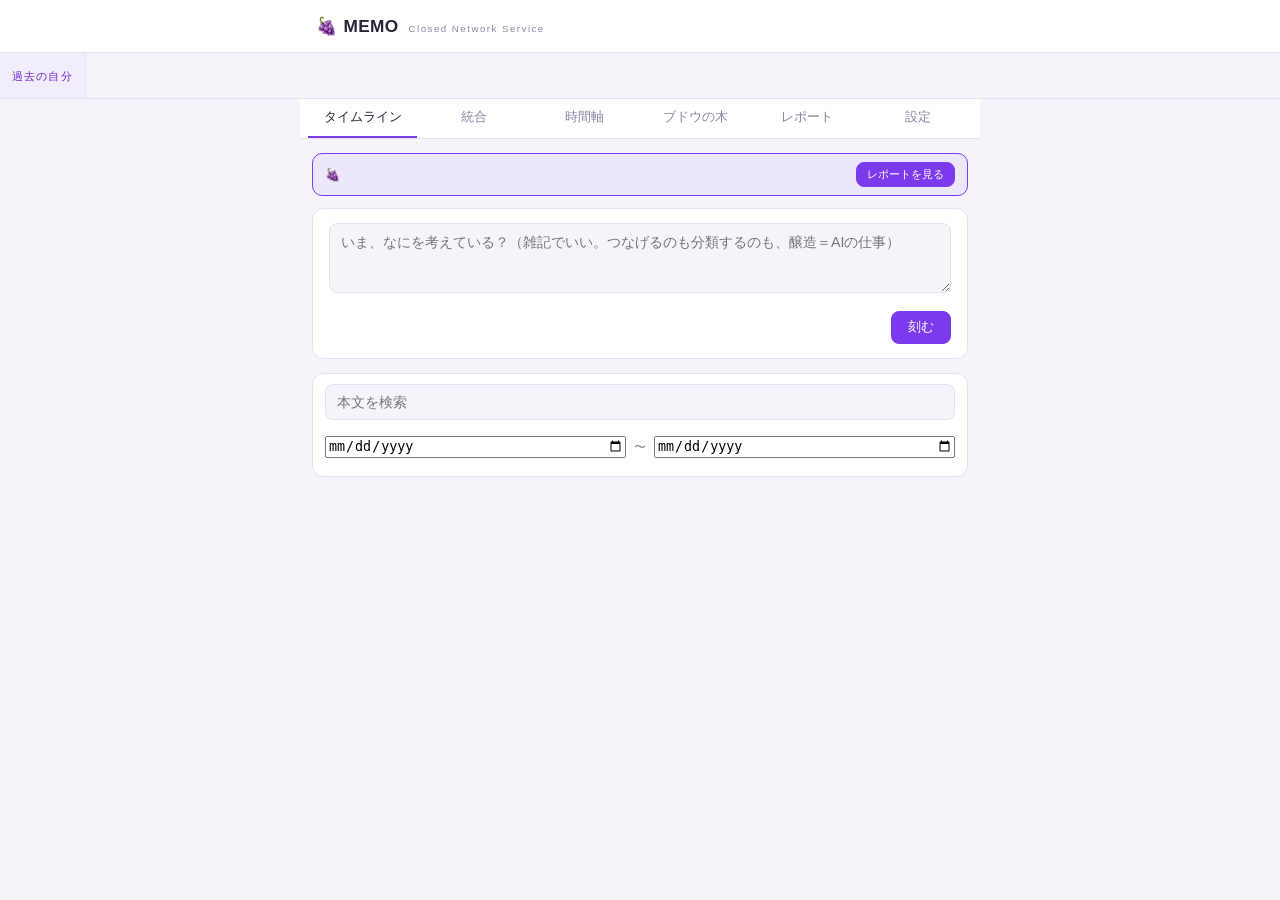
==== commit 53218447: "コンセプトを「一本化して醸造する」に変更し、投稿どうしの連結機能を廃止 - 連（連続投稿の自動まとめ・手動切断）、接ぎ木（引用）・再芽（セルフRT）を廃止。   つぶやきは1件ずつ独立して一本の流れに" ====
--- a/index.html
+++ b/index.html
@@ -52,15 +52,7 @@
       <button class="btn small primary" id="pendingBannerGo">レポートを見る</button>
     </div>
     <div class="composer card">
-      <textarea id="composerText" rows="3" placeholder="いま、なにを考えている？（雑記でいい。分類は他者＝AIの仕事）"></textarea>
-      <div class="thread-hint" id="threadHint" hidden>
-        <span class="thread-hint-icon" id="threadHintIcon"></span>
-        <span id="threadHintText"></span>
-        <div class="thread-toggle" id="threadToggle" role="group" aria-label="連の設定">
-          <button type="button" class="thread-toggle-btn" data-mode="cont">↳ 続きにする</button>
-          <button type="button" class="thread-toggle-btn" data-mode="break">🌿 新しい連にする</button>
-        </div>
-      </div>
+      <textarea id="composerText" rows="3" placeholder="いま、なにを考えている？（雑記でいい。つなげるのも分類するのも、醸造＝AIの仕事）"></textarea>
       <div class="composer-footer">
         <div class="mood-picker" id="moodPicker" title="いまの気分（任意）"></div>
         <div class="composer-actions">
@@ -90,7 +82,7 @@
 
   <!-- ===== 統合ハブ（X / 755 などの外部SNS + MEMO） ===== -->
   <section class="view" id="view-hub" hidden>
-    <p class="view-desc">X・755など外のSNSに書いたものと、ここ（MEMO）の雑記を1本のタイムラインに。横断して閲覧・分析・抽出する。外部の投稿は取り込み専用で、元のSNSには何も書き込みません。</p>
+    <p class="view-desc">X・755など外のSNSに書いたものと、ここ（MEMO）の雑記を一本の流れに。横断して閲覧・分析・抽出し、自分の投稿はレポート（醸造）の材料にもなる。外部の投稿は取り込み専用で、元のSNSには何も書き込みません。</p>
 
     <details class="card" id="hubImportCard">
       <summary><b>📥 取り込み</b> <span class="muted" id="hubExtStatus"></span></summary>
@@ -105,6 +97,10 @@
         <label class="field"><span>7️⃣ 755 のユーザー名/トークID</span><input type="text" id="hubHandle755" placeholder="your_talk"></label>
       </div>
       <label class="field checkbox">
+        <input type="checkbox" id="hubBrewExternal">
+        <span>外部SNSの「自分の投稿」も、レポート（醸造）と電光掲示板に混ぜる</span>
+      </label>
+      <label class="field checkbox">
         <input type="checkbox" id="hubSyncExternal">
         <span>取り込んだ外部投稿もクラウド同期する（ログイン時のみ・件数が多いと同期が重くなります）</span>
       </label>
@@ -168,7 +164,7 @@
 
   <!-- ===== レポート ===== -->
   <section class="view" id="view-report" hidden>
-    <p class="view-desc">雑記はそのままに、AI＝唯一の他者が週・月の単位で構造的に解釈する。毎回同じ分析フォーマットで蓄積され、時間をまたいだ自己のメタ分析になる。</p>
+    <p class="view-desc">つぶやきは一本の流れに溜めるだけ。それをAI＝唯一の他者が週・月の単位で醸造し、構造的に解釈する（MEMOの雑記に加え、統合タブで取り込んだ外部SNSの自分の投稿も材料になる）。毎回同じ分析フォーマットで蓄積され、時間をまたいだ自己のメタ分析になる。</p>
 
     <div class="card">
       <h2>レポートを作成</h2>
@@ -331,20 +327,6 @@
 
 </main>
 
-<!-- 引用モーダル -->
-<div class="modal-backdrop" id="quoteModal" hidden>
-  <div class="modal card">
-    <h3>引用して刻む（接ぎ木）</h3>
-    <blockquote id="quoteTarget"></blockquote>
-    <button class="btn small" id="quoteViewThreadBtn">🧵 その時の連を見る</button>
-    <textarea id="quoteText" rows="3" placeholder="過去の自分に、いまの自分は何を重ねる？"></textarea>
-    <div class="modal-actions">
-      <button class="btn" id="quoteCancelBtn">やめる</button>
-      <button class="btn primary" id="quoteSubmitBtn">刻む</button>
-    </div>
-  </div>
-</div>
-
 <script type="module" src="js/app.js"></script>
 </body>
 </html>
--- a/css/style.css
+++ b/css/style.css
@@ -225,98 +225,6 @@
   background: var(--accent-soft);
   color: var(--grape);
 }
-/* ===== 連（スレッド）＝「同じ一息」のまとまり =====
-   連に属する投稿は、間を空けずにピタッと束ね、1つのカード（.thread）に包む。
-   投稿どうしの継ぎ目は薄い区切り線だけにして「1つのまとまり」に見せ、
-   その線の端に小さなハサミを置いて、そこから連を断ち切れるようにする。 */
-.thread {
-  background: var(--card);
-  border: 1.75px solid var(--line);
-  border-radius: 12px;
-  margin-bottom: 10px;
-  overflow: hidden;
-}
-/* 連の中の各投稿は、枠・角丸・余白を外して親カードに密着させる */
-.thread .post.thread-item {
-  border: none;
-  border-radius: 0;
-  background: transparent;
-  margin: 0;
-}
-/* 続き（連の先頭＝最古以外）を示す控えめな矢印。色は変えず muted のまま */
-.thread-mark { color: var(--muted); font-weight: 700; margin-right: 2px; }
-
-/* 投稿どうしの継ぎ目：薄い区切り線。高さを持たず密着を保つ。線の端に小さなハサミ */
-.thread-seam {
-  position: relative;
-  height: 1px;
-  margin: 0 14px;
-  background: var(--line);
-}
-.thread-cut-btn {
-  position: absolute;
-  right: 0;
-  top: 50%;
-  transform: translateY(-50%);
-  z-index: 2;
-  display: inline-flex;
-  align-items: center;
-  justify-content: center;
-  width: 24px;
-  height: 24px;
-  padding: 0;
-  background: var(--card);
-  border: 1px solid var(--line);
-  border-radius: 50%;
-  color: var(--muted);
-  font-size: .72rem;
-  line-height: 1;
-  cursor: pointer;
-  opacity: .5;
-  box-shadow: 0 1px 3px rgba(42, 36, 56, .1);
-  transition: opacity .12s, color .12s, background .12s, border-color .12s;
-}
-.thread-cut-btn:hover, .thread-cut-btn:focus-visible {
-  opacity: 1;
-  color: #fff;
-  background: var(--danger);
-  border-color: var(--danger);
-}
-/* ハサミにホバー中は、切られる継ぎ目の線を赤い破線で予告する */
-.thread-seam:has(.thread-cut-btn:hover),
-.thread-seam:has(.thread-cut-btn:focus-visible) {
-  background: repeating-linear-gradient(90deg, var(--danger) 0 5px, transparent 5px 10px);
-}
-
-/* コンポーザーの連ヒント（続きになる／新しい連にする） */
-.thread-hint {
-  display: flex;
-  align-items: center;
-  flex-wrap: wrap;
-  gap: 8px 10px;
-  margin-top: 8px;
-  padding: 6px 10px;
-  background: var(--bg-soft);
-  border-radius: 8px;
-  font-size: .78rem;
-  color: var(--muted);
-}
-.thread-hint-icon { font-size: .9rem; }
-.thread-toggle { display: flex; gap: 6px; margin-left: auto; }
-.thread-toggle-btn {
-  background: var(--card);
-  border: 1px solid var(--line);
-  color: var(--muted);
-  font-size: .74rem;
-  padding: 3px 9px;
-  border-radius: 999px;
-  cursor: pointer;
-}
-.thread-toggle-btn.active {
-  background: var(--accent);
-  border-color: var(--accent);
-  color: #fff;
-}
 .post-body { margin: 8px 0 6px; white-space: pre-wrap; word-break: break-word; }
 .post-body .tag { color: var(--accent); }
 .tag[data-tag] { cursor: pointer; }
@@ -428,11 +336,11 @@
 .spin { display: inline-block; animation: spin 1s linear infinite; }
 @keyframes spin { to { transform: rotate(360deg); } }
 
-/* ---- ティッカーから引用→連ジャンプしたときのハイライト ---- */
-.thread-highlight {
-  animation: thread-highlight-pulse 2s ease;
-}
-@keyframes thread-highlight-pulse {
+/* ---- 電光掲示板から過去のつぶやきへ飛んだときのハイライト ---- */
+.post-highlight {
+  animation: post-highlight-pulse 2s ease;
+}
+@keyframes post-highlight-pulse {
   0% { box-shadow: 0 0 0 3px var(--accent); }
   100% { box-shadow: 0 0 0 3px transparent; }
 }
